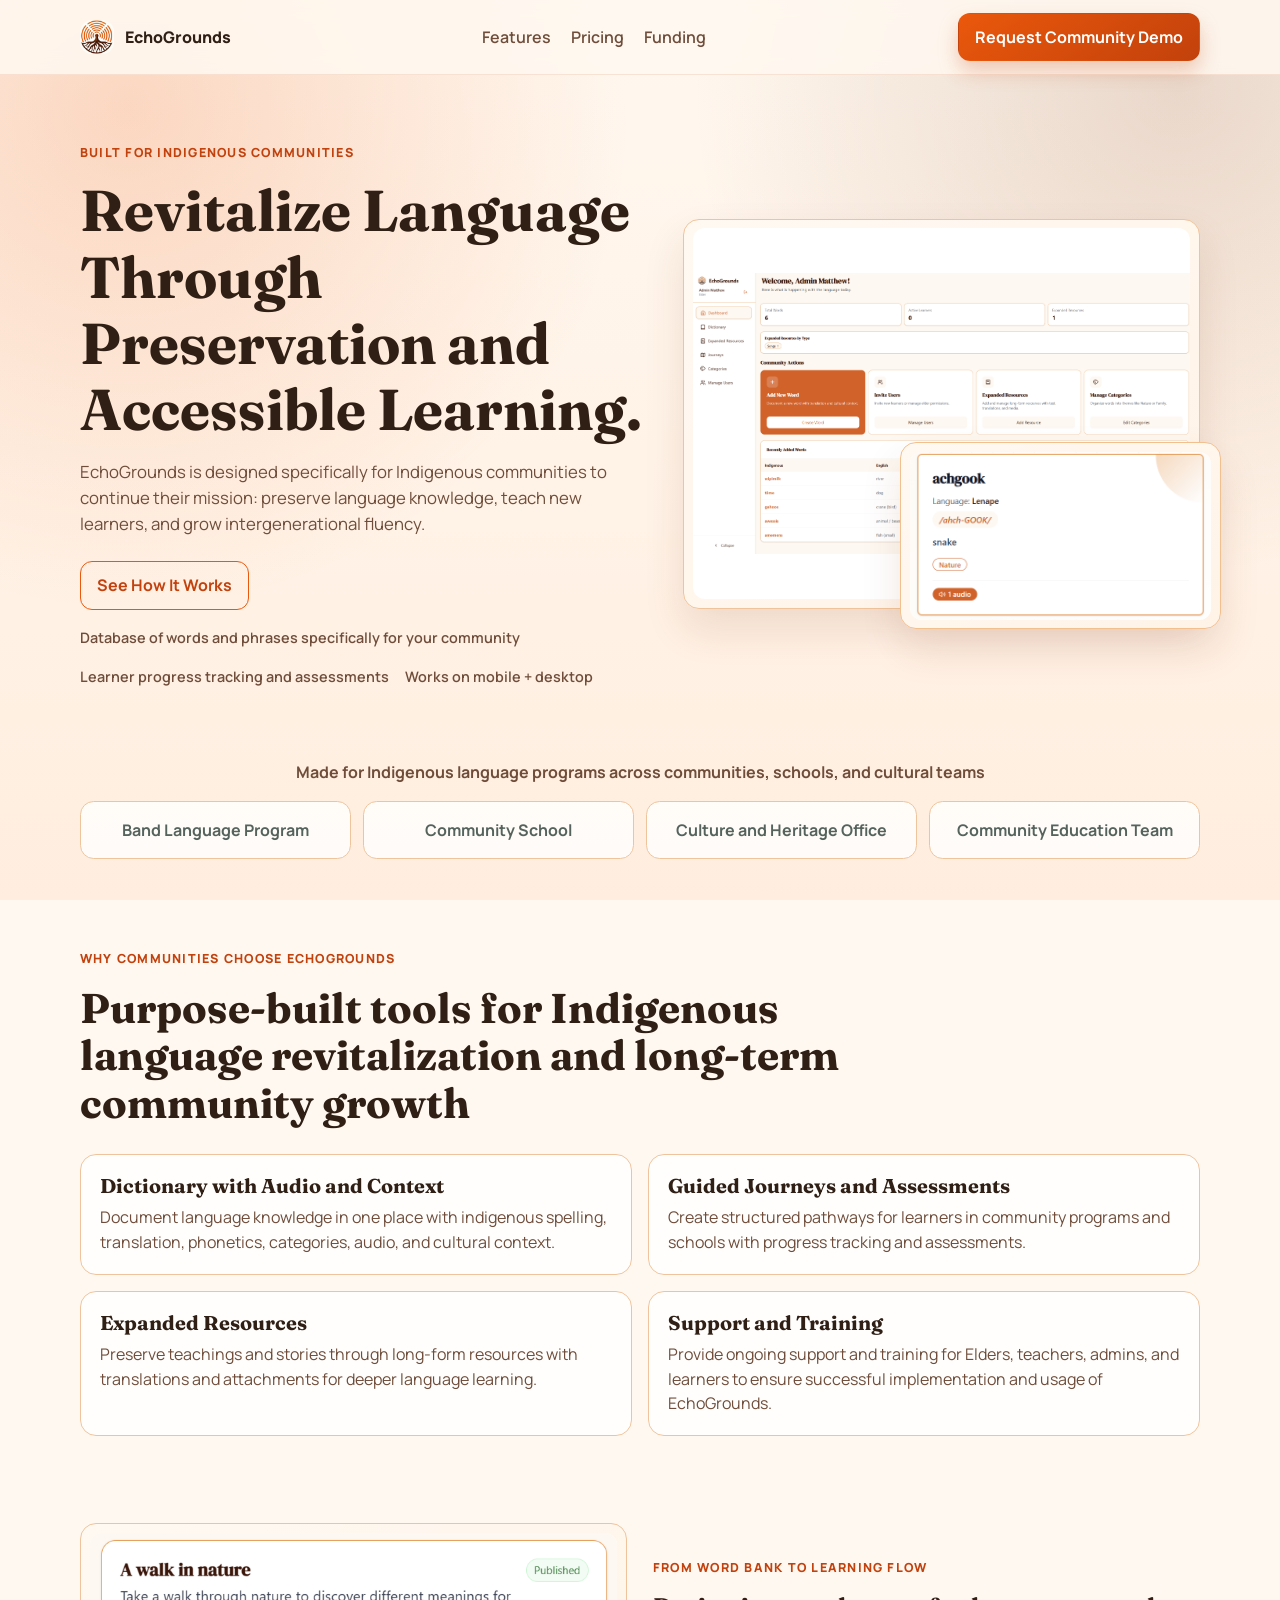
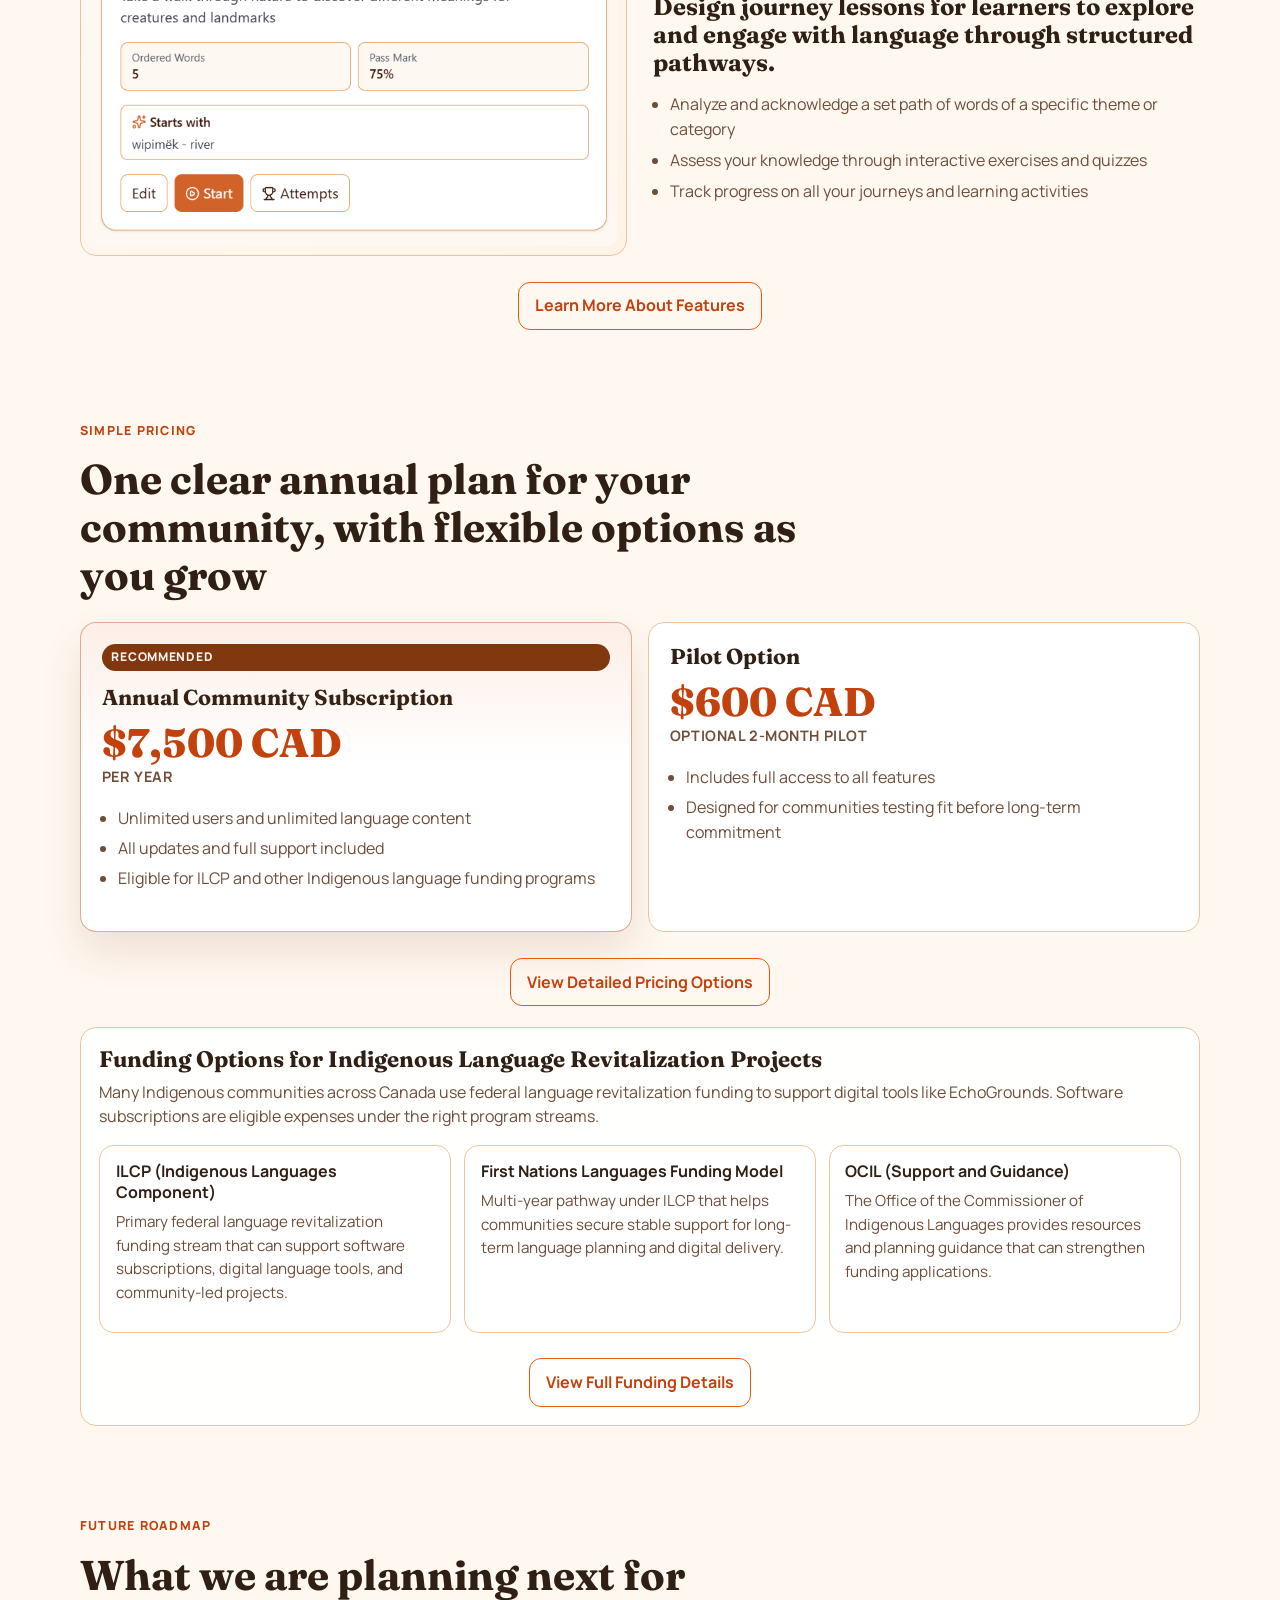
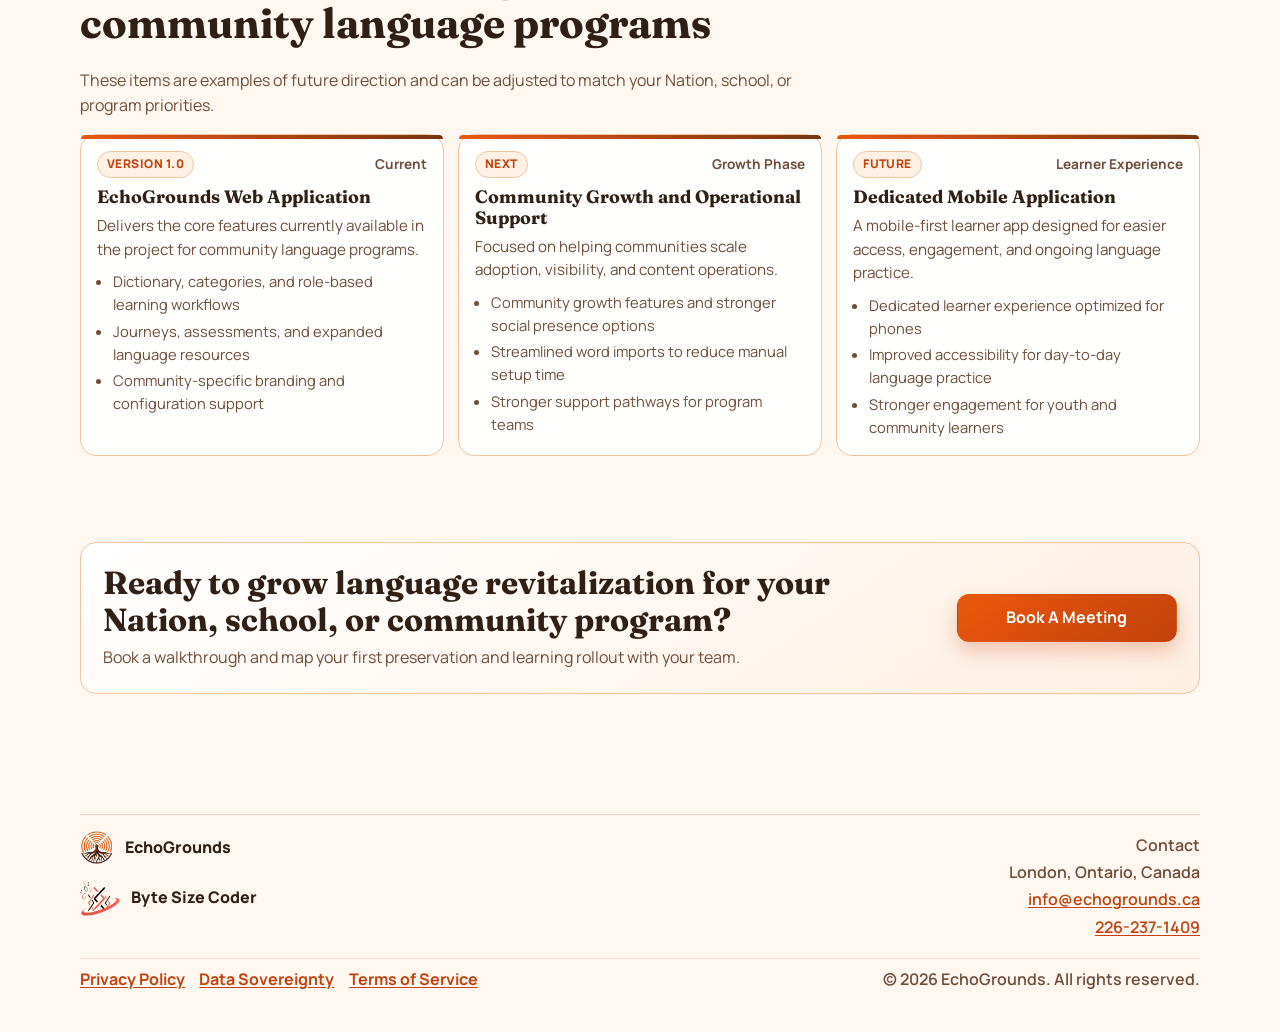
==== index.html @ f11b31b2 "Update nav link" ====
<!doctype html>
<html lang="en">
  <head>
    <meta charset="UTF-8" />
    <meta name="viewport" content="width=device-width, initial-scale=1.0" />
    <title>EchoGrounds | Language Revitalization for Indigenous Communities</title>
    <meta
      name="description"
      content="EchoGrounds supports Indigenous communities, band programs, schools, and community organizations in preserving, teaching, and growing language through practical digital learning tools."
    />
    <link rel="preconnect" href="https://fonts.googleapis.com" />
    <link rel="preconnect" href="https://fonts.gstatic.com" crossorigin />
    <link
      href="https://fonts.googleapis.com/css2?family=Manrope:wght@400;500;600;700;800&family=Fraunces:opsz,wght@9..144,600;9..144,700&display=swap"
      rel="stylesheet"
    />
    <link rel="icon" type="image/png" href="images/EGICON.png" />
    <link rel="stylesheet" href="styles.css" />
  </head>
  <body>
    <div class="site-bg" aria-hidden="true"></div>

    <header class="nav-wrap">
      <nav class="container nav">
        <a href="#" class="brand" aria-label="EchoGrounds home">
          <img src="images/EGICON.png" alt="EchoGrounds logo" class="brand-mark" />
          <span>EchoGrounds</span>
        </a>

        <button class="menu-toggle" type="button" aria-expanded="false" aria-controls="mobile-menu">
          Menu
        </button>

        <ul class="nav-links" id="desktop-menu">
          <li><a href="features.html">Features</a></li>
          <li><a href="pricing.html">Pricing</a></li>
          <li><a href="funding.html">Funding</a></li>
        </ul>

        <div class="nav-cta">
          <a class="btn btn-solid" href="#" data-book-meeting>Request Community Demo</a>
        </div>
      </nav>

      <div class="mobile-menu" id="mobile-menu">
        <a href="features.html">Features</a>
        <a href="pricing.html">Pricing</a>
        <a href="funding.html">Funding</a>
        <a class="btn btn-solid" href="#" data-book-meeting>Request Community Demo</a>
      </div>
    </header>

    <main>
      <section class="hero container">
        <div class="hero-copy reveal">
          <p class="eyebrow">Built for Indigenous Communities</p>
          <h1>Revitalize Language Through Preservation and Accessible Learning.</h1>
          <p class="lead">
            EchoGrounds is designed specifically for Indigenous communities to continue their mission: preserve language knowledge, teach new learners, and grow intergenerational fluency.
          </p>
          <div class="hero-actions">
            <a class="btn btn-outline" href="#features">See How It Works</a>
          </div>
          <div class="hero-notes">
            <span>Database of words and phrases specifically for your community</span>
            <span>Learner progress tracking and assessments</span>
            <span>Works on mobile + desktop</span>
          </div>
        </div>

        <div class="hero-visual reveal">
          <div class="image-placeholder large has-image">
            <img src="images/eg-dashboard.png" alt="EchoGrounds dashboard" />
          </div>
          <div class="image-placeholder small float-card has-image">
             <img src="images/eg-word.png" alt="EchoGrounds word view" />
          </div>
        </div>
      </section>

      <section class="trust container reveal">
        <p>Made for Indigenous language programs across communities, schools, and cultural teams</p>
        <div class="logo-grid">
          <div class="logo-item">Band Language Program</div>
          <div class="logo-item">Community School</div>
          <div class="logo-item">Culture and Heritage Office</div>
          <div class="logo-item">Community Education Team</div>
        </div>
      </section>

      <section id="features" class="features container">
        <div class="section-head reveal">
          <p class="eyebrow">Why Communities Choose EchoGrounds</p>
          <h2>Purpose-built tools for Indigenous language revitalization and long-term community growth</h2>
        </div>

        <div class="feature-grid">
          <article class="feature-card reveal">
            <h3>Dictionary with Audio and Context</h3>
            <p>Document language knowledge in one place with indigenous spelling, translation, phonetics, categories, audio, and cultural context.</p>
          </article>
          <article class="feature-card reveal">
            <h3>Guided Journeys and Assessments</h3>
            <p>Create structured pathways for learners in community programs and schools with progress tracking and assessments.</p>
          </article>
          <article class="feature-card reveal">
            <h3>Expanded Resources</h3>
            <p>Preserve teachings and stories through long-form resources with translations and attachments for deeper language learning.</p>
          </article>
          <article class="feature-card reveal">
            <h3>Support and Training</h3>
            <p>Provide ongoing support and training for Elders, teachers, admins, and learners to ensure successful implementation and usage of EchoGrounds.</p>
          </article>
        </div>
      </section>

      <section id="journeys" class="split container">
        <div class="split-media reveal">
          <div class="image-placeholder medium has-image">
             <img src="images/eg-journey.png" alt="EchoGrounds journey builder" />
          </div>
        </div>
        <div class="split-copy reveal">
          <p class="eyebrow">From Word Bank to Learning Flow</p>
          <h2>Design journey lessons for learners to explore and engage with language through structured pathways.</h2>
          <ul>
            <li>Analyze and acknowledge a set path of words of a specific theme or category</li>
            <li>Assess your knowledge through interactive exercises and quizzes</li>
            <li>Track progress on all your journeys and learning activities</li>
          </ul>
        </div>
      </section>

           <div class="features-cta reveal">
          <a class="btn btn-outline" href="features.html">Learn More About Features</a>
        </div>

      <section id="pricing" class="pricing container">
        <div class="section-head reveal">
          <p class="eyebrow">Simple Pricing</p>
          <h2>One clear annual plan for your community, with flexible options as you grow</h2>
        </div>

        <div class="pricing-grid">
          <article class="price-card featured reveal">
            <span class="chip">Recommended</span>
            <h3>Annual Community Subscription</h3>
            <p class="price">
              <span class="amount">$7,500 CAD</span>
              <span class="term">per year</span>
            </p>
            <ul>
              <li>Unlimited users and unlimited language content</li>
              <li>All updates and full support included</li>
              <li>Eligible for ILCP and other Indigenous language funding programs</li>
            </ul>
          </article>

          <article class="price-card reveal">
            <h3>Pilot Option</h3>
            <p class="price">
              <span class="amount">$600 CAD</span>
              <span class="term">optional 2-month pilot</span>
            </p>
            <ul>
              <li>Includes full access to all features</li>
              <li>Designed for communities testing fit before long-term commitment</li>
            </ul>
          </article>
        </div>

        <div class="features-cta reveal">
          <a class="btn btn-outline" href="pricing.html">View Detailed Pricing Options</a>
        </div>

        <div class="funding-panel reveal">
          <h3>Funding Options for Indigenous Language Revitalization Projects</h3>
          <p>
            Many Indigenous communities across Canada use federal language revitalization funding to support digital tools like EchoGrounds.
            Software subscriptions are eligible expenses under the right program streams.
          </p>

          <div class="funding-grid">
            <article class="funding-card">
              <h4>ILCP (Indigenous Languages Component)</h4>
              <p>Primary federal language revitalization funding stream that can support software subscriptions, digital language tools, and community-led projects.</p>
            </article>

            <article class="funding-card">
              <h4>First Nations Languages Funding Model</h4>
              <p>Multi-year pathway under ILCP that helps communities secure stable support for long-term language planning and digital delivery.</p>
            </article>

            <article class="funding-card">
              <h4>OCIL (Support and Guidance)</h4>
              <p>The Office of the Commissioner of Indigenous Languages provides resources and planning guidance that can strengthen funding applications.</p>
            </article>
          </div>

          <div class="features-cta">
            <a class="btn btn-outline" href="funding.html">View Full Funding Details</a>
          </div>
        </div>
      </section>

      <section id="roadmap" class="roadmap container reveal">
        <div class="section-head">
          <p class="eyebrow">Future Roadmap</p>
          <h2>What we are planning next for community language programs</h2>
        </div>
        <p class="roadmap-intro">
          These items are examples of future direction and can be adjusted to match your Nation, school, or program priorities.
        </p>
        <div id="roadmap-list" class="roadmap-grid"></div>
      </section>

      <section class="cta container reveal">
        <div>
          <h2>Ready to grow language revitalization for your Nation, school, or community program?</h2>
          <p>Book a walkthrough and map your first preservation and learning rollout with your team.</p>
        </div>
        <a class="btn btn-solid" href="#" data-book-meeting>Book A Meeting</a>
      </section>
    </main>

    <div
      class="booking-modal"
      id="booking-modal"
      role="dialog"
      aria-modal="true"
      aria-hidden="true"
      aria-labelledby="booking-modal-title"
    >
      <button class="booking-modal__backdrop" type="button" aria-label="Close booking modal" data-booking-close></button>

      <div class="booking-modal__panel" role="document">
        <div class="booking-modal__head">
          <h2 id="booking-modal-title">Book A Meeting</h2>
          <button class="booking-modal__close" type="button" aria-label="Close" data-booking-close>
            Close
          </button>
        </div>

        <p class="booking-modal__intro">
          Pick a time that works for you, then complete the booking form to confirm your appointment.
        </p>

        <div class="booking-embed-grid">
          <section class="booking-embed-card booking-embed-card--availability">
            <h3>Availability</h3>
            <div class="booking-embed-frame-wrap">
              <iframe
                src="https://calendar.zohocloud.ca/zc/ui/embed/#calendar=zz08011230bc2e064a640a241062b5502e98fea48b4d63475bae48bad9fea0e6e7571a38672d709fa920150eb56b5e31984eaf9a97&title=matthew&type=1&language=en&timezone=America%2FToronto&showTitle=0&showTimezone=1&startingDayOfWeek=0&timeFormat=0&view=work&showDetail=0&theme=1&showAttendee=0&showSwitchingViews=0&expandAllday=0&eventColorType=light&hourStart=9&hourEnd=18&showLogo=0"
                title="matthew"
                loading="lazy"
                frameborder="0"
                scrolling="no"
              ></iframe>
            </div>
          </section>

          <section class="booking-embed-card booking-embed-card--appointment">
            <h3>Appointment Request</h3>
            <div class="booking-embed-frame-wrap">
              <iframe
                src="https://calendar.zohocloud.ca/eventreqForm/zz08011230bc2e064a640a241062b5502e98fea48b4d63475bae48bad9fea0e6e7571a38672d709fa920150eb56b5e31984eaf9a97?theme=0&l=en&tz=America/Toronto"
                title="Schedule appointment for matthew"
                loading="lazy"
                frameborder="0"
                scrolling="no"
              ></iframe>
            </div>
          </section>
        </div>
      </div>
    </div>

    <footer class="footer container">
      <div class="footer-main">
        <div class="footer-brand">
            <a href="#" class="brand">
            <img src="images/EGICON.png" alt="EchoGrounds logo" class="brand-mark" />
            <span>EchoGrounds</span>
        
            </a>
            <a href="https://bytesizecoder.ca/" class="brand">
                <img src="images/bsc-logo-icon.png" alt="Byte Size Coder logo" width="40"/>
                <span>Byte Size Coder</span>
            </a>
        </div>
            

        <div class="footer-contact">
          <p class="footer-heading">Contact</p>
          <p>London, Ontario, Canada</p>
          <p><a href="mailto:info@echogrounds.ca">info@echogrounds.ca</a></p>
          <p><a href="tel:+12262371409">226-237-1409</a></p>
        </div>
      </div>

      <div class="footer-meta">
        <div class="footer-legal">
          <a href="https://workdrive.zohopublic.ca/writer/open/j1asa7d765d1eefdf4cc7bab86d0ece220686" target="_blank">Privacy Policy</a>
          <a href="https://workdrive.zohopublic.ca/writer/open/j1asa708bfcce7c444342aa283cc8c74a929b" target="_blank">Data Sovereignty</a>
          <a href="https://workdrive.zohopublic.ca/writer/open/j1asa41634dd5829e4482af4dd826d3c389b3" target="_blank">Terms of Service</a>
        </div>
        <p>© <span id="year"></span> EchoGrounds. All rights reserved.</p>
      </div>
    </footer>

    <script src="script.js"></script>
  </body>
</html>
---- styles.css ----
:root {
  --bg: #fff8f0;
  --bg-soft: #fff2e5;
  --text: #2f1f15;
  --muted: #6f4d3a;
  --brand: #ea580c;
  --brand-strong: #c2410c;
  --brand-soft: #ffd2b3;
  --accent: #78350f;
  --panel: #ffffff;
  --border: #efc39b;
  --shadow: 0 20px 40px rgba(120, 53, 15, 0.12);
}

* {
  box-sizing: border-box;
}

html,
body {
  margin: 0;
  padding: 0;
}

body {
  font-family: "Manrope", "Segoe UI", sans-serif;
  background: var(--bg);
  color: var(--text);
  line-height: 1.55;
}

.site-bg {
  position: fixed;
  inset: 0;
  z-index: -1;
  background:
    radial-gradient(circle at 10% 12%, rgba(234, 88, 12, 0.2), transparent 36%),
    radial-gradient(circle at 92% 10%, rgba(120, 53, 15, 0.16), transparent 34%),
    linear-gradient(180deg, #fff8f0 0%, #ffeedf 100%);
}

.container {
  width: min(1120px, 92vw);
  margin: 0 auto;
}

h1,
h2,
h3 {
  margin: 0;
  font-family: "Fraunces", Georgia, serif;
  line-height: 1.15;
}

p {
  margin: 0;
}

a {
  color: inherit;
  text-decoration: none;
}

.nav-wrap {
  position: sticky;
  top: 0;
  z-index: 30;
  backdrop-filter: blur(10px);
  background: rgba(255, 248, 240, 0.86);
  border-bottom: 1px solid rgba(194, 65, 12, 0.12);
}

.nav {
  display: flex;
  align-items: center;
  justify-content: space-between;
  gap: 1rem;
  min-height: 74px;
}

.brand {
  display: inline-flex;
  align-items: center;
  gap: 0.7rem;
  font-weight: 800;
}

.brand-mark {
  width: 2.1rem;
  height: 2.1rem;
  border-radius: 0.75rem;
  background: linear-gradient(145deg, var(--brand), var(--brand-strong));
  color: #fff;
  font-size: 0.8rem;
  display: grid;
  place-items: center;
}

.nav-links {
  list-style: none;
  margin: 0;
  padding: 0;
  display: flex;
  gap: 1.25rem;
  color: var(--muted);
  font-weight: 600;
}

.nav-links a:hover {
  color: var(--brand-strong);
}

.nav-cta {
  display: flex;
  gap: 0.7rem;
}

.menu-toggle {
  display: none;
  border: 1px solid var(--border);
  background: #fff;
  color: var(--text);
  border-radius: 0.7rem;
  padding: 0.55rem 0.85rem;
  font-weight: 700;
}

.mobile-menu {
  display: none;
  flex-direction: column;
  gap: 0.7rem;
  border-top: 1px solid var(--border);
  padding: 0.9rem 4vw 1rem;
  background: rgba(255, 255, 255, 0.94);
}

.btn {
  display: inline-flex;
  align-items: center;
  justify-content: center;
  gap: 0.4rem;
  border-radius: 0.75rem;
  padding: 0.68rem 1rem;
  font-weight: 700;
  border: 1px solid transparent;
  transition: transform 0.18s ease, box-shadow 0.18s ease, background 0.2s ease;
}

.btn:hover {
  transform: translateY(-1px);
}

.btn-solid {
  background: linear-gradient(145deg, var(--brand), var(--brand-strong));
  color: #fff;
  box-shadow: 0 10px 20px rgba(194, 65, 12, 0.26);
}

.btn-ghost {
  background: #fff;
  border-color: var(--border);
  color: var(--text);
}

.btn-outline {
  border-color: var(--brand);
  color: var(--brand-strong);
  background: transparent;
}

main {
  padding-bottom: 3.5rem;
}

.hero {
  padding-top: 4rem;
  display: grid;
  grid-template-columns: 1.05fr 0.95fr;
  gap: 2rem;
  align-items: center;
}

.eyebrow {
  display: inline-block;
  margin-bottom: 1rem;
  font-size: 0.78rem;
  font-weight: 800;
  letter-spacing: 0.1em;
  text-transform: uppercase;
  color: var(--brand-strong);
}

.hero h1 {
  font-size: clamp(2.1rem, 5vw, 3.6rem);
  margin-bottom: 1rem;
}

.lead {
  color: var(--muted);
  font-size: 1.05rem;
  max-width: 62ch;
}

.hero-actions {
  margin-top: 1.5rem;
  display: flex;
  gap: 0.8rem;
  flex-wrap: wrap;
}

.hero-notes {
  margin-top: 1.1rem;
  display: flex;
  gap: 1rem;
  flex-wrap: wrap;
  color: var(--muted);
  font-weight: 600;
  font-size: 0.9rem;
}

.hero-visual {
  position: relative;
}

.image-placeholder {
  background:
    linear-gradient(145deg, #fffaf4, #fff1e3),
    repeating-linear-gradient(45deg, rgba(194, 65, 12, 0.08), rgba(194, 65, 12, 0.08) 8px, rgba(255, 255, 255, 0.88) 8px, rgba(255, 255, 255, 0.88) 16px);
  border: 1px solid var(--border);
  border-radius: 1rem;
  display: grid;
  place-items: center;
  text-align: center;
  color: #6a432c;
  font-weight: 700;
  padding: 1rem;
}

.image-placeholder.has-image {
  padding: 0.55rem;
  overflow: hidden;
  align-items: stretch;
  justify-items: stretch;
  background: linear-gradient(145deg, #fff9f2, #fff3e7);
}

.image-placeholder.has-image img {
  width: 100%;
  height: 100%;
  max-width: 100%;
  object-fit: contain;
  object-position: center;
  display: block;
  border-radius: 0.75rem;
  background: #fff;
}

.image-placeholder.large {
  min-height: 390px;
  box-shadow: var(--shadow);
}

.image-placeholder.small {
  min-height: 145px;
}

.float-card {
  width: 62%;
  position: absolute;
  right: -1.3rem;
  bottom: -1.3rem;
  background: linear-gradient(145deg, #fff0df, #ffe2c3);
  border-color: #f2bf8f;
  box-shadow: var(--shadow);
}

.trust {
  margin-top: 4.5rem;
}

.trust p {
  color: var(--muted);
  text-align: center;
  margin-bottom: 1rem;
  font-weight: 700;
}

.logo-grid {
  display: grid;
  gap: 0.75rem;
  grid-template-columns: repeat(4, minmax(0, 1fr));
}

.logo-item {
  background: rgba(255, 255, 255, 0.78);
  border: 1px solid var(--border);
  border-radius: 0.85rem;
  min-height: 58px;
  display: grid;
  place-items: center;
  color: #56635d;
  font-weight: 700;
}

.features,
.split,
.community,
.pricing,
.cta {
  margin-top: 5.4rem;
}

.section-head {
  max-width: 760px;
  margin-bottom: 1.3rem;
}

.section-head h2 {
  font-size: clamp(1.7rem, 3.3vw, 2.6rem);
}

.feature-grid {
  margin-top: 1.6rem;
  display: grid;
  grid-template-columns: repeat(2, minmax(0, 1fr));
  gap: 1rem;
}

.feature-card {
  background: rgba(255, 255, 255, 0.85);
  border: 1px solid var(--border);
  border-radius: 1rem;
  padding: 1.2rem;
}

.feature-card h3 {
  font-size: 1.25rem;
  margin-bottom: 0.5rem;
}

.feature-card p {
  color: var(--muted);
}

.split {
  display: grid;
  grid-template-columns: 1fr 1fr;
  gap: 1.6rem;
  align-items: center;
}

.image-placeholder.medium {
  min-height: 330px;
}

.split-copy ul {
  margin: 1rem 0 1.3rem;
  padding-left: 1.1rem;
  color: var(--muted);
}

.split-copy li + li {
  margin-top: 0.4rem;
}

.community-grid {
  display: grid;
  grid-template-columns: 1fr 1fr;
  gap: 1rem;
  align-items: stretch;
}

.quote-card {
  background: #ffffff;
  border: 1px solid var(--border);
  border-radius: 1rem;
  padding: 1.4rem;
  display: flex;
  flex-direction: column;
  justify-content: center;
  gap: 0.9rem;
}

.quote-card p {
  color: #31403a;
  font-size: 1.08rem;
}

.quote-card h4 {
  margin: 0;
  font-size: 1rem;
}

.quote-card span {
  color: var(--muted);
  font-size: 0.9rem;
}

.image-placeholder.tall {
  min-height: 280px;
}

@media (max-width: 640px) {
  .image-placeholder.large {
    min-height: 260px;
  }

  .image-placeholder.medium {
    min-height: 230px;
  }

  .image-placeholder.small {
    min-height: 170px;
  }
}

.pricing-grid {
  margin-top: 1.4rem;
  display: grid;
  grid-template-columns: repeat(2, minmax(0, 1fr));
  gap: 1rem;
}

.funding-panel {
  margin-top: 1.3rem;
  background: rgba(255, 255, 255, 0.88);
  border: 1px solid var(--border);
  border-radius: 1rem;
  padding: 1.15rem;
}

.funding-panel h3 {
  font-size: 1.4rem;
  margin-bottom: 0.45rem;
}

.funding-panel > p {
  color: var(--muted);
  margin-bottom: 1rem;
}

.funding-grid {
  display: grid;
  grid-template-columns: repeat(3, minmax(0, 1fr));
  gap: 0.85rem;
}

.funding-card {
  background: #fff;
  border: 1px solid var(--border);
  border-radius: 0.9rem;
  padding: 0.95rem;
}

.funding-card h4 {
  margin: 0 0 0.45rem;
  font-size: 1rem;
  line-height: 1.3;
}

.funding-card p {
  color: var(--muted);
  font-size: 0.95rem;
  margin-bottom: 0.75rem;
}

.funding-link {
  color: var(--brand-strong);
  font-weight: 700;
  text-decoration: underline;
  text-underline-offset: 2px;
}

.funding-link:hover {
  color: var(--brand);
}

.roadmap {
  margin-top: 5.4rem;
}

.roadmap-intro {
  color: var(--muted);
  max-width: 72ch;
  margin-bottom: 1rem;
}

.roadmap-grid {
  display: grid;
  grid-template-columns: repeat(3, minmax(0, 1fr));
  gap: 0.9rem;
}

.roadmap-item {
  position: relative;
  background: rgba(255, 255, 255, 0.9);
  border: 1px solid var(--border);
  border-radius: 1rem;
  padding: 1rem;
}

.roadmap-item::before {
  content: "";
  position: absolute;
  top: 0;
  left: 0;
  right: 0;
  height: 4px;
  border-radius: 1rem 1rem 0 0;
  background: linear-gradient(90deg, var(--brand), var(--accent));
}

.roadmap-meta {
  display: flex;
  justify-content: space-between;
  align-items: center;
  margin-bottom: 0.55rem;
  gap: 0.5rem;
}

.roadmap-phase {
  display: inline-flex;
  align-items: center;
  border: 1px solid var(--border);
  background: var(--bg-soft);
  color: var(--brand-strong);
  padding: 0.22rem 0.55rem;
  border-radius: 999px;
  font-size: 0.75rem;
  font-weight: 800;
  letter-spacing: 0.04em;
  text-transform: uppercase;
}

.roadmap-quarter {
  font-size: 0.85rem;
  color: var(--muted);
  font-weight: 700;
}

.roadmap-item h3 {
  font-size: 1.12rem;
  margin-bottom: 0.4rem;
}

.roadmap-item p {
  color: var(--muted);
  margin-bottom: 0.55rem;
  font-size: 0.95rem;
}

.roadmap-item ul {
  margin: 0;
  padding-left: 1rem;
  color: var(--muted);
  font-size: 0.92rem;
}

.roadmap-item li + li {
  margin-top: 0.25rem;
}

.price-card {
  background: #fff;
  border: 1px solid var(--border);
  border-radius: 1rem;
  padding: 1.3rem;
  display: flex;
  flex-direction: column;
  gap: 0.35rem;
  transition: transform 0.18s ease, box-shadow 0.2s ease, border-color 0.2s ease;
}

.price-card:hover {
  transform: translateY(-2px);
  border-color: rgba(194, 65, 12, 0.35);
  box-shadow: 0 12px 30px rgba(120, 53, 15, 0.1);
}

.price-card h3 {
  font-size: 1.35rem;
  line-height: 1.2;
}

.price-card .price {
  margin: 0.45rem 0 0.75rem;
  font-family: "Fraunces", Georgia, serif;
  display: flex;
  flex-direction: column;
  gap: 0.15rem;
}

.price-card .amount {
  font-size: clamp(2rem, 3.2vw, 2.5rem);
  line-height: 1;
  font-weight: 800;
  color: var(--brand-strong);
}

.price-card .term {
  font-size: 0.9rem;
  font-weight: 700;
  color: var(--muted);
  font-family: "Manrope", "Segoe UI", sans-serif;
  text-transform: uppercase;
  letter-spacing: 0.04em;
}

.price-breakdown {
  margin: 0.45rem 0 0.75rem;
  padding: 0.7rem 0.85rem;
  border: 1px solid rgba(194, 65, 12, 0.22);
  border-radius: 0.8rem;
  background: linear-gradient(145deg, #fff8f2, #fff2e8);
}

.price-line {
  margin: 0;
  display: flex;
  align-items: baseline;
  justify-content: space-between;
  gap: 0.6rem;
}

.price-divider {
  margin: 0.3rem 0;
  text-align: center;
  color: var(--muted);
  font-weight: 700;
  font-size: 0.85rem;
}

.price-card ul {
  margin: 0 0 1.2rem;
  padding-left: 1rem;
  color: var(--muted);
}

.price-card li + li {
  margin-top: 0.35rem;
}

.price-card .btn {
  margin-top: auto;
}

.price-card.featured {
  border-color: rgba(194, 65, 12, 0.45);
  box-shadow: var(--shadow);
  position: relative;
  overflow: hidden;
}

.price-card.featured::before {
  content: "";
  position: absolute;
  inset: 0;
  background: linear-gradient(180deg, rgba(234, 88, 12, 0.1), transparent 45%);
  pointer-events: none;
}

.chip {
  display: inline-block;
  margin-bottom: 0.5rem;
  font-size: 0.75rem;
  letter-spacing: 0.06em;
  text-transform: uppercase;
  font-weight: 800;
  color: #fff;
  background: var(--accent);
  border-radius: 999px;
  padding: 0.28rem 0.6rem;
}

.cta {
  background: linear-gradient(145deg, #ffffff, #fff0e3);
  border: 1px solid var(--border);
  border-radius: 1rem;
  padding: 1.4rem;
  display: flex;
  align-items: center;
  justify-content: space-between;
  gap: 1rem;
}

.cta h2 {
  font-size: clamp(1.35rem, 3vw, 2rem);
  margin-bottom: 0.4rem;
}

.cta p {
  color: var(--muted);
}

.cta .btn {
  min-width: 220px;
  text-align: center;
}

body.modal-open {
  overflow: hidden;
}

.booking-modal {
  position: fixed;
  inset: 0;
  z-index: 80;
  display: none;
}

.booking-modal.open {
  display: block;
}

.booking-modal__backdrop {
  position: absolute;
  inset: 0;
  border: 0;
  background: rgba(47, 31, 21, 0.62);
  cursor: pointer;
}

.booking-modal__panel {
  position: relative;
  z-index: 1;
  width: min(1120px, 94vw);
  max-height: 90vh;
  overflow: auto;
  margin: 5vh auto;
  background: linear-gradient(165deg, #fff9f3 0%, #fff2e5 100%);
  border: 1px solid var(--border);
  border-radius: 1rem;
  box-shadow: 0 24px 45px rgba(47, 31, 21, 0.28);
  padding: 1.2rem;
}

.booking-modal__head {
  display: flex;
  align-items: center;
  justify-content: space-between;
  gap: 0.8rem;
}

.booking-modal__head h2 {
  font-size: clamp(1.35rem, 2.3vw, 2rem);
}

.booking-modal__close {
  border: 1px solid var(--border);
  background: #fff;
  color: var(--text);
  border-radius: 0.7rem;
  padding: 0.55rem 0.8rem;
  font-weight: 700;
  cursor: pointer;
}

.booking-modal__close:hover {
  background: var(--bg-soft);
}

.booking-modal__intro {
  margin-top: 0.7rem;
  color: var(--muted);
}

.booking-embed-grid {
  display: grid;
  grid-template-columns: 1fr;
  gap: 0.95rem;
  margin-top: 1rem;
}

.booking-embed-card {
  background: #fff;
  border: 1px solid var(--border);
  border-radius: 0.9rem;
  padding: 0.9rem;
}

.booking-embed-card h3 {
  font-size: 1.05rem;
  margin-bottom: 0.6rem;
}

.booking-embed-frame-wrap {
  border: 1px dashed rgba(194, 65, 12, 0.45);
  border-radius: 0.8rem;
  background: #fffaf5;
  padding: 0.45rem;
}

.booking-embed-card iframe {
  width: 100%;
  min-height: 380px;
  border: 0;
  border-radius: 0.65rem;
  background: #fff;
}

.booking-embed-card--availability iframe {
  min-height: 560px;
}

.booking-embed-card--appointment iframe {
  min-height: 360px;
}

.booking-embed-placeholder {
  margin: 0;
  min-height: 150px;
  padding: 0.9rem;
  color: var(--muted);
  font-weight: 600;
  display: grid;
  place-items: center;
  text-align: center;
}

.footer {
  margin: 4rem auto 2.5rem;
  padding-top: 1rem;
  border-top: 1px solid rgba(194, 65, 12, 0.2);
  display: flex;
  flex-direction: column;
  align-items: stretch;
  gap: 1rem;
}

.footer-main {
  display: flex;
  align-items: flex-start;
  justify-content: space-between;
  gap: 1rem;
}

.footer-contact {
  text-align: right;
}

.footer-heading {
  margin-bottom: 0.25rem;
  font-weight: 800;
  color: var(--text);
}

.footer-brand {
    display: flex;
    flex-direction: column;
    gap: 1rem;
}

.footer-contact p {
  margin: 0.15rem 0;
  color: var(--muted);
  font-weight: 600;
}

.footer-contact a {
  color: var(--brand-strong);
  text-decoration: underline;
  text-underline-offset: 2px;
}

.footer-meta {
  display: flex;
  align-items: center;
  justify-content: space-between;
  gap: 1rem;
  padding-top: 0.5rem;
  border-top: 1px solid rgba(194, 65, 12, 0.14);
}

.footer-legal {
  display: flex;
  flex-wrap: wrap;
  gap: 0.9rem;
}

.footer-legal a {
  color: var(--brand-strong);
  font-weight: 700;
  text-decoration: underline;
  text-underline-offset: 2px;
}

.footer-meta p {
  color: var(--muted);
  font-weight: 600;
  margin: 0;
}

/* ── Features CTA (index.html) ─────────────────────────────── */
.features-cta {
  margin-top: 1.6rem;
  text-align: center;
}

/* ── Features Page ──────────────────────────────────────────── */
.feature-page-hero {
  padding-top: 3.5rem;
  padding-bottom: 0.5rem;
  max-width: 860px;
}

.pricing-page-hero {
  padding-top: 3.5rem;
  padding-bottom: 0.5rem;
  max-width: 860px;
}

.funding-page-hero {
  padding-top: 3.5rem;
  padding-bottom: 0.5rem;
  max-width: 860px;
}

.funding-page-hero h1 {
  font-size: clamp(2rem, 4.5vw, 3rem);
  margin-bottom: 0.9rem;
}

.funding-page-hero .lead {
  max-width: 72ch;
}

.pricing-page-hero h1 {
  font-size: clamp(2rem, 4.5vw, 3rem);
  margin-bottom: 0.9rem;
}

.pricing-page-hero .lead {
  max-width: 68ch;
}

.pricing-detail-grid {
  margin-top: 2rem;
  display: grid;
  grid-template-columns: repeat(2, minmax(0, 1fr));
  gap: 1rem;
}

.funding-detail-grid {
  margin-top: 2rem;
  display: grid;
  grid-template-columns: repeat(2, minmax(0, 1fr));
  gap: 1rem;
}

.pricing-detail-grid--stacked {
  margin-top: 1rem;
}

.funding-detail-grid--stacked {
  margin-top: 1rem;
}

.funding-subheading {
  margin-top: 0.35rem;
  margin-bottom: 0.85rem;
  color: var(--brand-strong);
  font-weight: 800;
}

.funding-copy-block {
  margin-top: 1.2rem;
  background: rgba(255, 255, 255, 0.9);
  border: 1px solid var(--border);
  border-radius: 1rem;
  padding: 1.2rem;
}

.funding-copy-block h2 {
  font-size: clamp(1.35rem, 2.8vw, 2rem);
  margin-bottom: 0.7rem;
}

.funding-copy-block p {
  color: var(--muted);
}

.feature-page-hero h1 {
  font-size: clamp(2rem, 4.5vw, 3rem);
  margin-bottom: 0.9rem;
}

.feature-page-hero .lead {
  margin-bottom: 1.5rem;
  max-width: 68ch;
}

.feature-nav {
  display: flex;
  gap: 0.6rem;
  flex-wrap: wrap;
  margin-top: 2rem;
  list-style: none;
  padding: 0;
}

.feature-pill {
  display: inline-flex;
  align-items: center;
  padding: 0.45rem 1rem;
  border-radius: 999px;
  border: 1px solid var(--border);
  background: rgba(255, 255, 255, 0.8);
  color: var(--brand-strong);
  font-weight: 700;
  font-size: 0.9rem;
  transition: background 0.18s ease, border-color 0.18s ease;
}

.feature-pill:hover {
  background: var(--brand-soft);
  border-color: var(--brand);
}

.feature-section {
  margin-top: 5rem;
  padding: 3rem 0;
  border-top: 1px solid var(--border);
}

.feature-section--flip .feature-image-wrap {
  order: unset;
}

.feature-section--flip .feature-copy {
  order: unset;
}

.feature-section--tinted {
  background: rgba(255, 255, 255, 0.55);
  border-radius: 1.25rem;
  padding: 2.5rem;
}

.feature-image-wrap {
  margin-bottom: 2rem;
}

.image-placeholder.feature-img {
  min-height: 480px;
  max-height: 620px;
  box-shadow: var(--shadow);
}

.feature-tag {
  display: inline-block;
  margin-bottom: 0.85rem;
  font-size: 0.75rem;
  font-weight: 800;
  letter-spacing: 0.1em;
  text-transform: uppercase;
  color: #fff;
  background: var(--brand);
  border-radius: 999px;
  padding: 0.28rem 0.75rem;
}

.feature-copy h2 {
  font-size: clamp(1.65rem, 2.8vw, 2.3rem);
  margin-bottom: 0.85rem;
}

.feature-copy > p {
  color: var(--muted);
  margin-bottom: 1.1rem;
  font-size: 1.02rem;
  max-width: 58ch;
}

.feature-copy ul {
  margin: 0;
  padding-left: 1.1rem;
  color: var(--muted);
}

.feature-copy li + li {
  margin-top: 0.45rem;
}

.nav-active {
  color: var(--brand-strong) !important;
}

/* ── Dual screenshot layout (Journeys) ──────────────────────── */
.feature-img-dual {
  display: grid;
  grid-template-columns: 1.15fr 0.85fr;
  gap: 1rem;
  align-items: start;
}

.feature-img-dual .fid-main {
  box-shadow: var(--shadow);
}

.fid-float {
  min-height: 280px;
  background: linear-gradient(145deg, #fff0df, #ffe2c3);
  border-color: #f2bf8f;
  box-shadow: var(--shadow);
}

@media (max-width: 980px) {
  .feature-img-dual {
    grid-template-columns: 1fr;
  }

  .fid-float {
    width: 100%;
    min-height: 220px;
  }
}

@media (max-width: 980px) {
  .feature-section {
    padding: 2rem 0;
  }

  .feature-section--flip .feature-image-wrap,
  .feature-section--flip .feature-copy {
    order: unset;
  }
}

/* ── Reveal animation ───────────────────────────────────────── */
.reveal {
  opacity: 0;
  transform: translateY(14px);
  transition: opacity 0.5s ease, transform 0.5s ease;
}

.reveal.visible {
  opacity: 1;
  transform: translateY(0);
}

@media (max-width: 980px) {
  .nav-links,
  .nav-cta {
    display: none;
  }

  .menu-toggle {
    display: inline-flex;
  }

  .mobile-menu.open {
    display: flex;
  }

  .hero,
  .split,
  .community-grid,
  .pricing-grid,
  .pricing-detail-grid,
  .funding-detail-grid,
  .funding-grid,
  .roadmap-grid {
    grid-template-columns: 1fr;
  }

  .float-card {
    position: relative;
    right: auto;
    bottom: auto;
    width: 100%;
    margin-top: 0.9rem;
  }

  .logo-grid,
  .feature-grid {
    grid-template-columns: 1fr 1fr;
  }

  .cta {
    flex-direction: column;
    align-items: flex-start;
  }

  .footer {
    flex-direction: column;
    align-items: flex-start;
  }

  .footer-main,
  .footer-meta {
    width: 100%;
    flex-direction: column;
    align-items: flex-start;
  }

  .footer-contact {
    text-align: left;
  }

  .booking-embed-card--availability iframe {
    min-height: 500px;
  }
}

@media (max-width: 640px) {
  .hero {
    padding-top: 2.6rem;
  }

  .logo-grid,
  .feature-grid {
    grid-template-columns: 1fr;
  }

  .hero-actions {
    width: 100%;
  }

  .hero-actions .btn {
    flex: 1 1 auto;
  }

  .booking-modal__panel {
    margin: 2vh auto;
    max-height: 96vh;
    padding: 1rem;
  }

  .booking-embed-card--availability iframe {
    min-height: 420px;
  }

  .booking-embed-card--appointment iframe {
    min-height: 340px;
  }
}
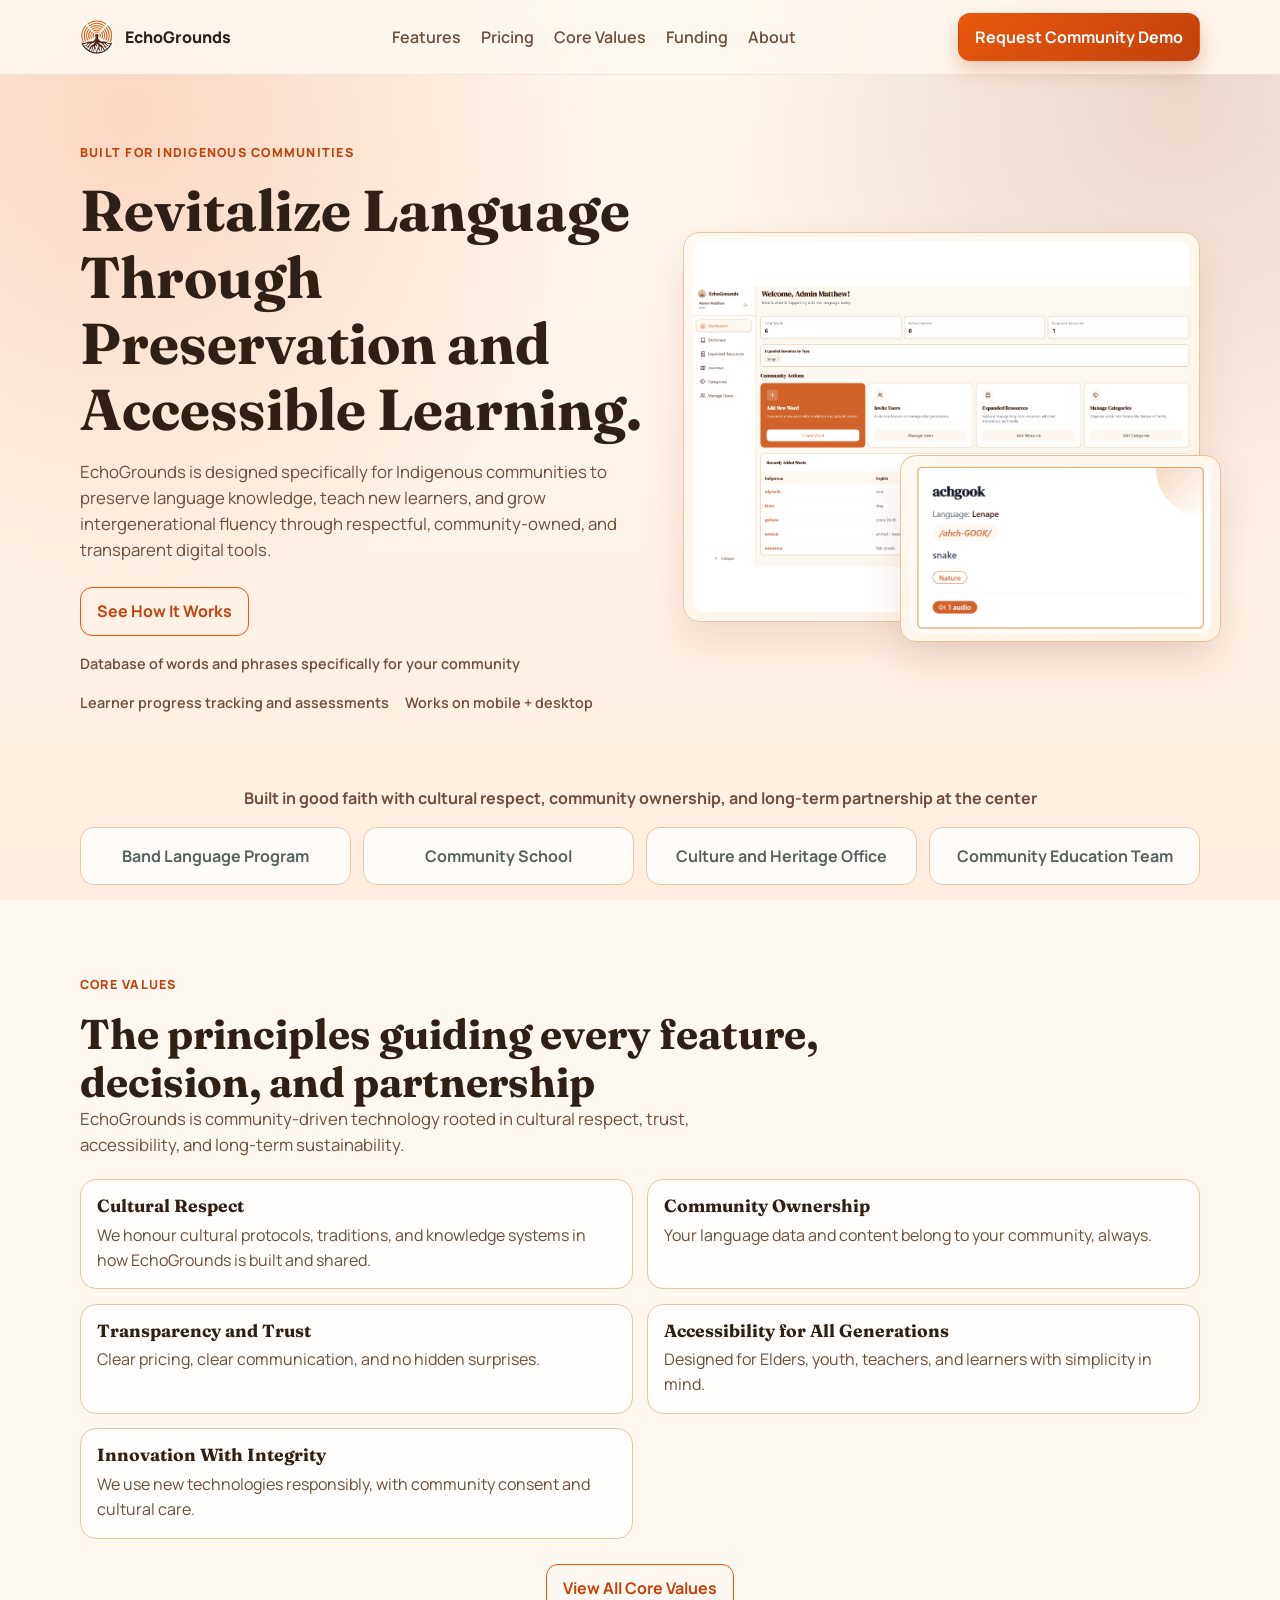
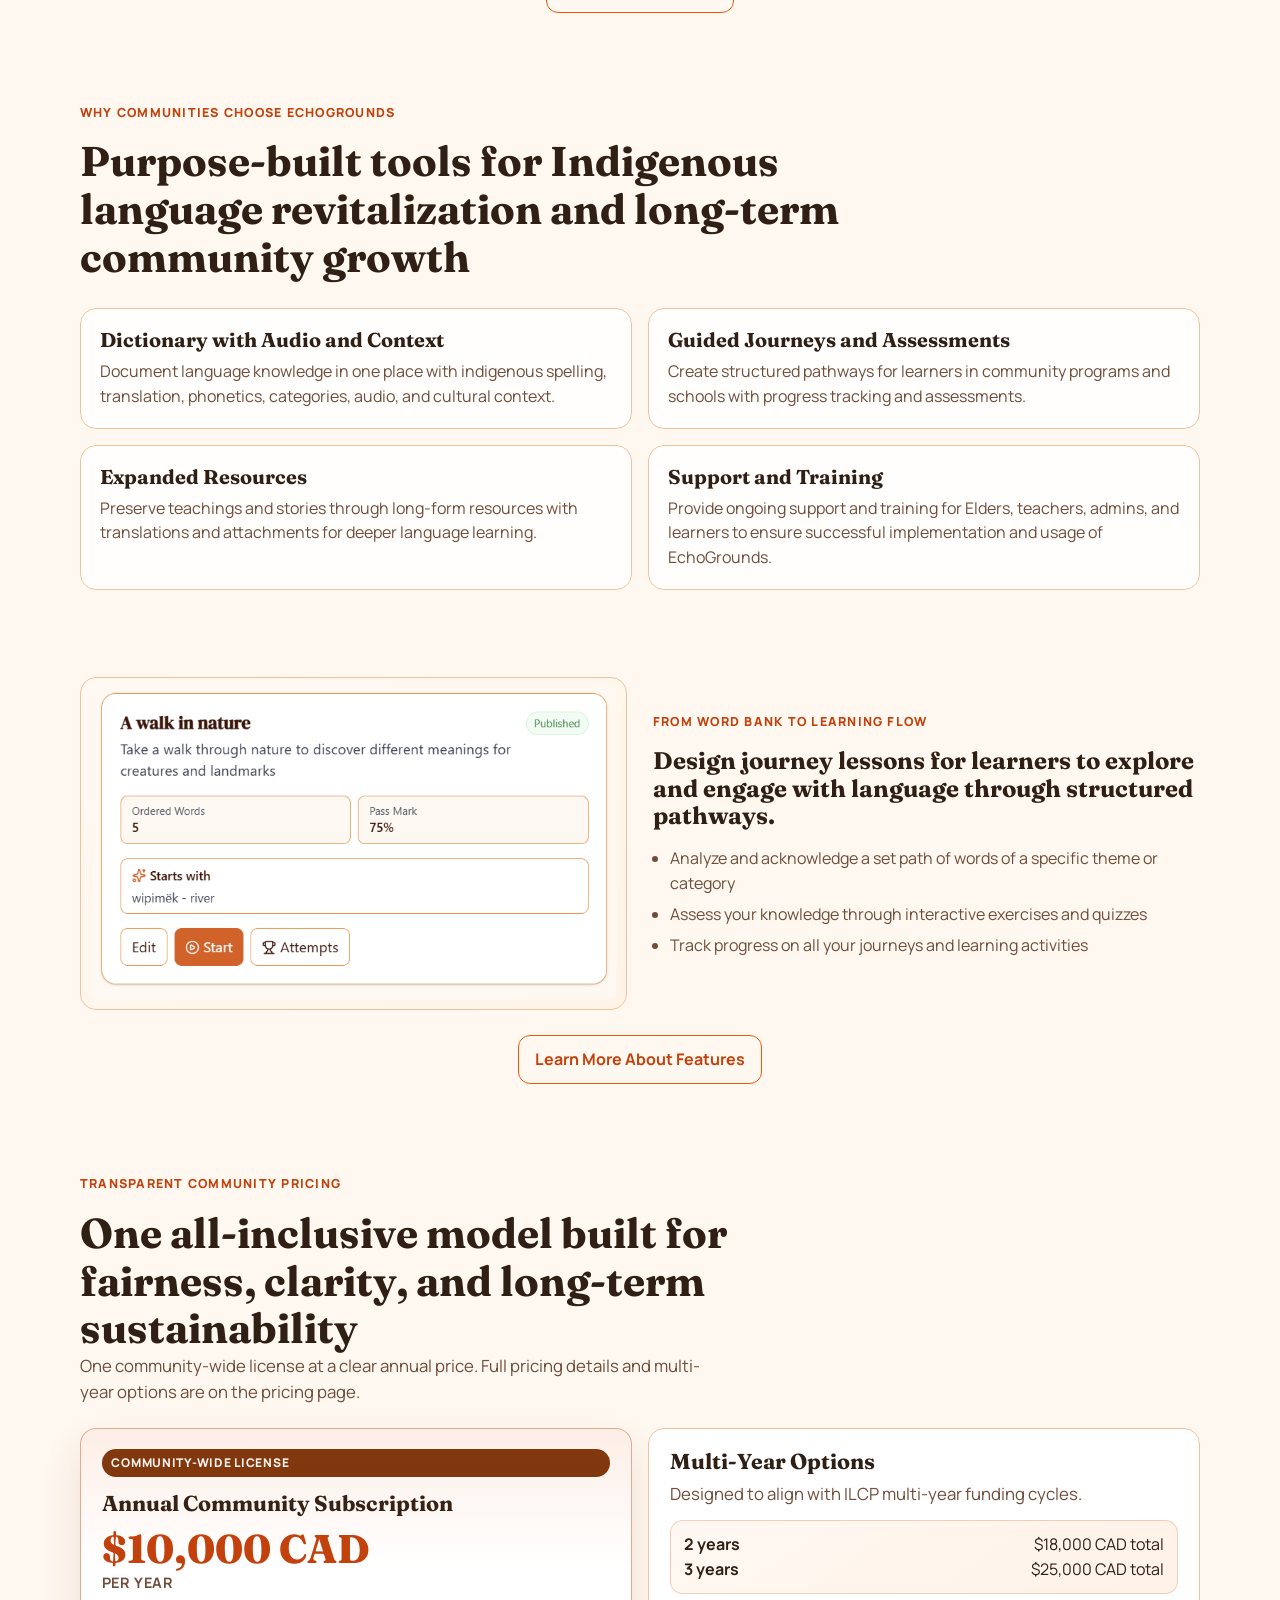
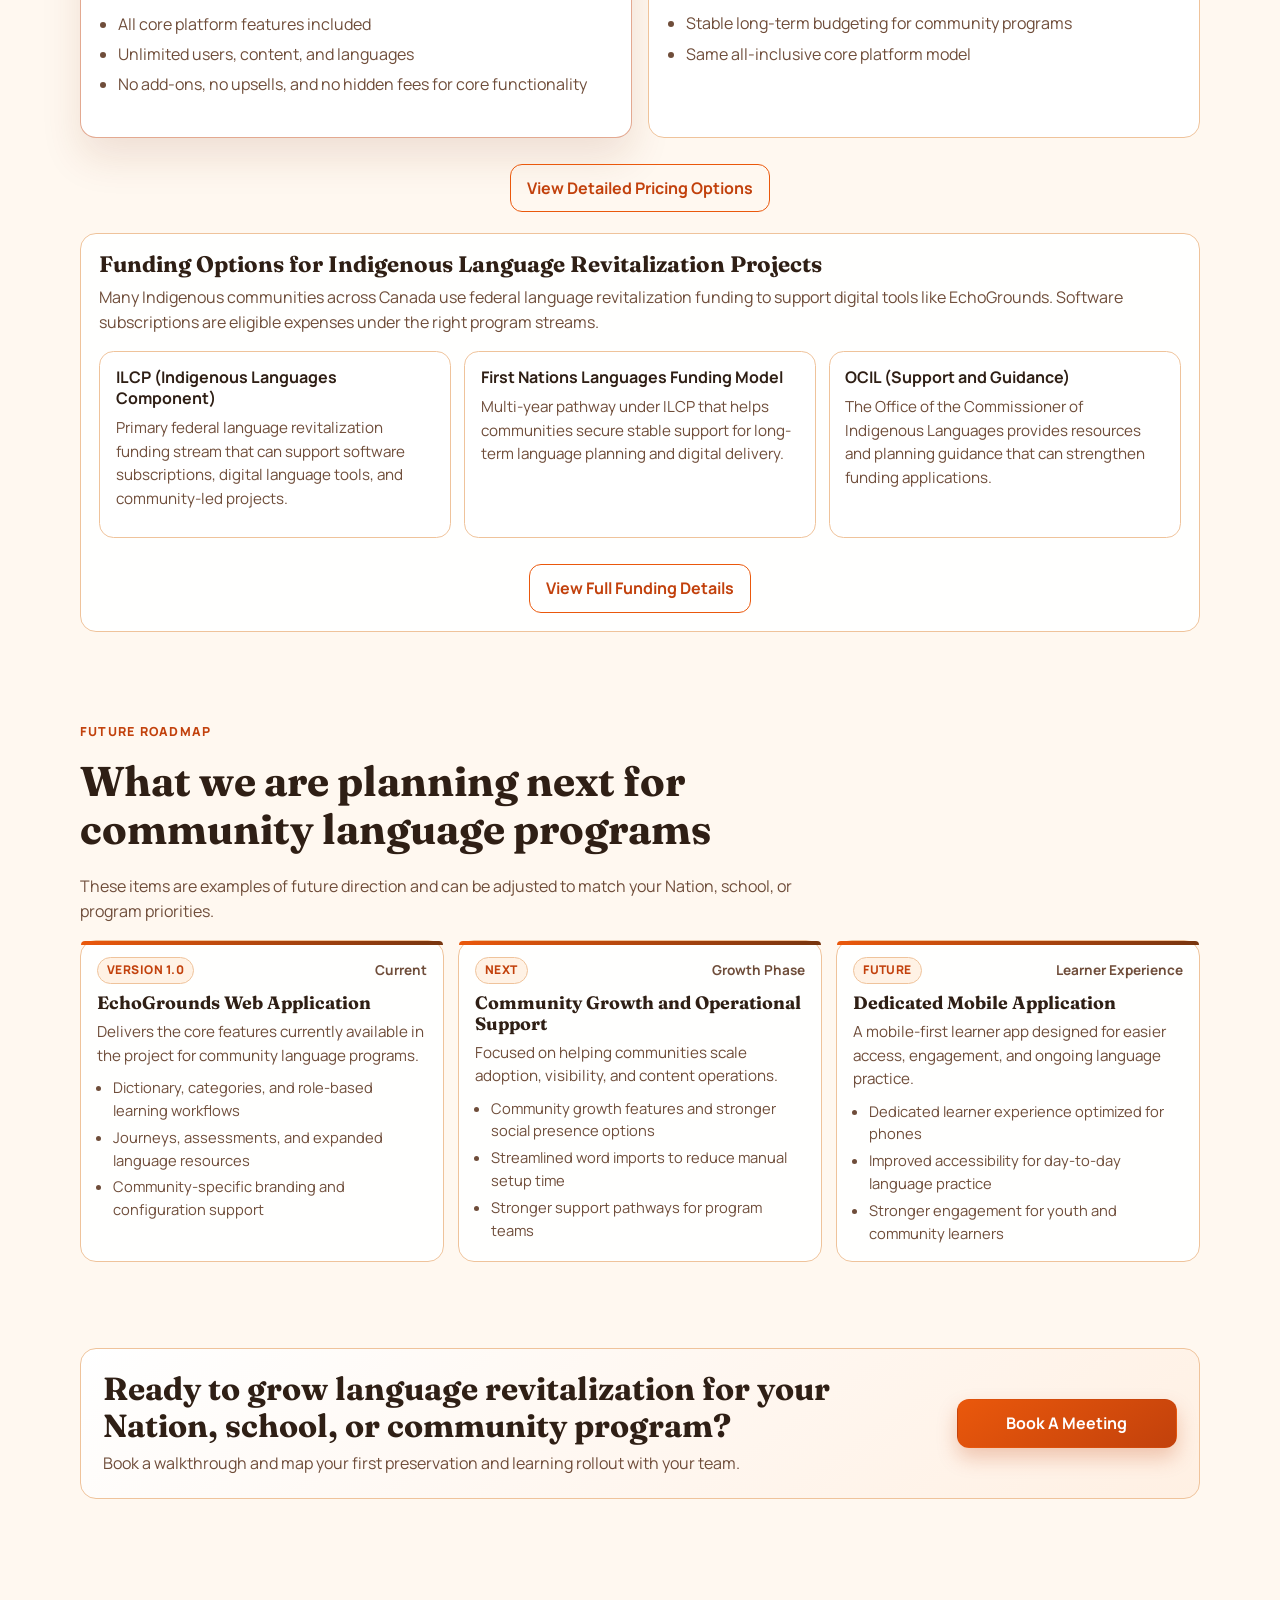
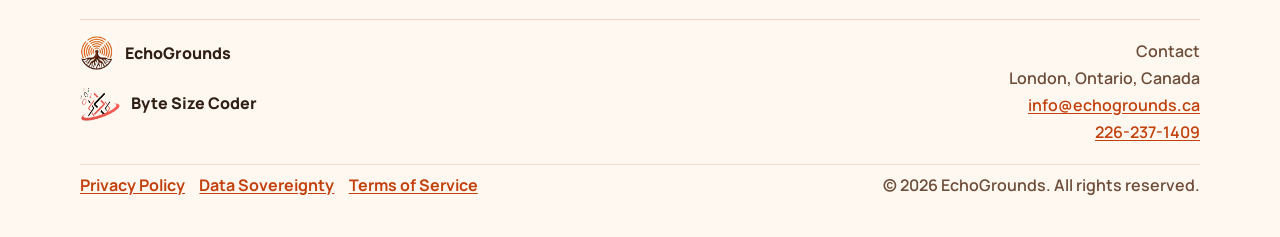
==== commit 53df9b81: "added about and core values" ====
--- a/index.html
+++ b/index.html
@@ -34,7 +34,9 @@
         <ul class="nav-links" id="desktop-menu">
           <li><a href="features.html">Features</a></li>
           <li><a href="pricing.html">Pricing</a></li>
+          <li><a href="values.html">Core Values</a></li>
           <li><a href="funding.html">Funding</a></li>
+          <li><a href="about.html">About</a></li>
         </ul>
 
         <div class="nav-cta">
@@ -45,8 +47,8 @@
       <div class="mobile-menu" id="mobile-menu">
         <a href="features.html">Features</a>
         <a href="pricing.html">Pricing</a>
-        <a href="funding.html">Funding</a>
-        <a class="btn btn-solid" href="#" data-book-meeting>Request Community Demo</a>
+        <a href="values.html">Core Values</a>
+        <a href="funding.html">Funding</a>         <a href="about.html">About</a>        <a class="btn btn-solid" href="#" data-book-meeting>Request Community Demo</a>
       </div>
     </header>
 
@@ -56,7 +58,7 @@
           <p class="eyebrow">Built for Indigenous Communities</p>
           <h1>Revitalize Language Through Preservation and Accessible Learning.</h1>
           <p class="lead">
-            EchoGrounds is designed specifically for Indigenous communities to continue their mission: preserve language knowledge, teach new learners, and grow intergenerational fluency.
+            EchoGrounds is designed specifically for Indigenous communities to preserve language knowledge, teach new learners, and grow intergenerational fluency through respectful, community-owned, and transparent digital tools.
           </p>
           <div class="hero-actions">
             <a class="btn btn-outline" href="#features">See How It Works</a>
@@ -79,12 +81,49 @@
       </section>
 
       <section class="trust container reveal">
-        <p>Made for Indigenous language programs across communities, schools, and cultural teams</p>
+        <p>Built in good faith with cultural respect, community ownership, and long-term partnership at the center</p>
         <div class="logo-grid">
           <div class="logo-item">Band Language Program</div>
           <div class="logo-item">Community School</div>
           <div class="logo-item">Culture and Heritage Office</div>
           <div class="logo-item">Community Education Team</div>
+        </div>
+      </section>
+
+      <section class="values-preview container">
+        <div class="section-head reveal">
+          <p class="eyebrow">Core Values</p>
+          <h2>The principles guiding every feature, decision, and partnership</h2>
+          <p class="lead">
+            EchoGrounds is community-driven technology rooted in cultural respect, trust, accessibility, and long-term sustainability.
+          </p>
+        </div>
+
+        <div class="values-preview-grid">
+          <article class="value-pill-card reveal">
+            <h3>Cultural Respect</h3>
+            <p>We honour cultural protocols, traditions, and knowledge systems in how EchoGrounds is built and shared.</p>
+          </article>
+          <article class="value-pill-card reveal">
+            <h3>Community Ownership</h3>
+            <p>Your language data and content belong to your community, always.</p>
+          </article>
+          <article class="value-pill-card reveal">
+            <h3>Transparency and Trust</h3>
+            <p>Clear pricing, clear communication, and no hidden surprises.</p>
+          </article>
+          <article class="value-pill-card reveal">
+            <h3>Accessibility for All Generations</h3>
+            <p>Designed for Elders, youth, teachers, and learners with simplicity in mind.</p>
+          </article>
+          <article class="value-pill-card reveal">
+            <h3>Innovation With Integrity</h3>
+            <p>We use new technologies responsibly, with community consent and cultural care.</p>
+          </article>
+        </div>
+
+        <div class="features-cta reveal">
+          <a class="btn btn-outline" href="values.html">View All Core Values</a>
         </div>
       </section>
 
@@ -137,34 +176,38 @@
 
       <section id="pricing" class="pricing container">
         <div class="section-head reveal">
-          <p class="eyebrow">Simple Pricing</p>
-          <h2>One clear annual plan for your community, with flexible options as you grow</h2>
+          <p class="eyebrow">Transparent Community Pricing</p>
+          <h2>One all-inclusive model built for fairness, clarity, and long-term sustainability</h2>
+          <p class="lead">
+            One community-wide license at a clear annual price. Full pricing details and multi-year options are on the pricing page.
+          </p>
         </div>
 
         <div class="pricing-grid">
           <article class="price-card featured reveal">
-            <span class="chip">Recommended</span>
+            <span class="chip">Community-Wide License</span>
             <h3>Annual Community Subscription</h3>
             <p class="price">
-              <span class="amount">$7,500 CAD</span>
+              <span class="amount">$10,000 CAD</span>
               <span class="term">per year</span>
             </p>
             <ul>
-              <li>Unlimited users and unlimited language content</li>
-              <li>All updates and full support included</li>
-              <li>Eligible for ILCP and other Indigenous language funding programs</li>
+              <li>All core platform features included</li>
+              <li>Unlimited users, content, and languages</li>
+              <li>No add-ons, no upsells, and no hidden fees for core functionality</li>
             </ul>
           </article>
 
           <article class="price-card reveal">
-            <h3>Pilot Option</h3>
-            <p class="price">
-              <span class="amount">$600 CAD</span>
-              <span class="term">optional 2-month pilot</span>
-            </p>
+            <h3>Multi-Year Options</h3>
+            <p class="lead">Designed to align with ILCP multi-year funding cycles.</p>
+            <div class="price-breakdown">
+              <p class="price-line"><strong>2 years</strong><span>$18,000 CAD total</span></p>
+              <p class="price-line"><strong>3 years</strong><span>$25,000 CAD total</span></p>
+            </div>
             <ul>
-              <li>Includes full access to all features</li>
-              <li>Designed for communities testing fit before long-term commitment</li>
+              <li>Stable long-term budgeting for community programs</li>
+              <li>Same all-inclusive core platform model</li>
             </ul>
           </article>
         </div>
--- a/styles.css
+++ b/styles.css
@@ -310,6 +310,33 @@
   margin-top: 5.4rem;
 }
 
+.values-preview {
+  margin-top: 5.4rem;
+}
+
+.values-preview-grid {
+  margin-top: 1.2rem;
+  display: grid;
+  grid-template-columns: repeat(2, minmax(0, 1fr));
+  gap: 0.9rem;
+}
+
+.value-pill-card {
+  background: rgba(255, 255, 255, 0.86);
+  border: 1px solid var(--border);
+  border-radius: 1rem;
+  padding: 1rem;
+}
+
+.value-pill-card h3 {
+  font-size: 1.1rem;
+  margin-bottom: 0.4rem;
+}
+
+.value-pill-card p {
+  color: var(--muted);
+}
+
 .section-head {
   max-width: 760px;
   margin-bottom: 1.3rem;
@@ -419,6 +446,73 @@
   display: grid;
   grid-template-columns: repeat(2, minmax(0, 1fr));
   gap: 1rem;
+}
+
+.pricing-grid .price-card:nth-child(3) {
+  grid-column: 1 / -1;
+}
+
+.pricing-included-panel,
+.pricing-caveat-panel,
+.pricing-summary {
+  margin-top: 1.2rem;
+  background: rgba(255, 255, 255, 0.9);
+  border: 1px solid var(--border);
+  border-radius: 1rem;
+  padding: 1.2rem;
+}
+
+.pricing-included-panel h3,
+.pricing-caveat-panel h3,
+.pricing-summary h2 {
+  font-size: clamp(1.3rem, 2.6vw, 1.8rem);
+  margin-bottom: 0.55rem;
+}
+
+.pricing-included-grid {
+  margin: 0.8rem 0 0.85rem;
+  display: grid;
+  grid-template-columns: repeat(2, minmax(0, 1fr));
+  gap: 0.55rem;
+}
+
+.pricing-included-grid span {
+  display: inline-flex;
+  align-items: center;
+  min-height: 44px;
+  padding: 0.45rem 0.7rem;
+  border-radius: 0.7rem;
+  border: 1px solid rgba(194, 65, 12, 0.2);
+  background: linear-gradient(150deg, #fff8f1, #fff2e7);
+  color: var(--muted);
+  font-weight: 700;
+}
+
+.pricing-included-panel p,
+.pricing-caveat-panel p,
+.pricing-note {
+  color: var(--muted);
+}
+
+.pricing-caveat-panel blockquote,
+.pricing-clause {
+  margin: 0.9rem 0 0;
+  padding: 0.85rem 0.95rem;
+  border-left: 4px solid var(--brand);
+  border-radius: 0.65rem;
+  background: linear-gradient(160deg, #fff8f1, #fff2e7);
+  color: #5f3925;
+  font-weight: 600;
+}
+
+.pricing-summary ul {
+  margin: 0.6rem 0 0;
+  padding-left: 1.1rem;
+  color: var(--muted);
+}
+
+.pricing-summary li + li {
+  margin-top: 0.35rem;
 }
 
 .funding-panel {
@@ -909,6 +1003,139 @@
   max-width: 860px;
 }
 
+.values-page-hero {
+  padding-top: 3.5rem;
+  padding-bottom: 0.5rem;
+  max-width: 860px;
+}
+
+.values-page-hero h1 {
+  font-size: clamp(2rem, 4.5vw, 3rem);
+  margin-bottom: 0.9rem;
+}
+
+.values-page-hero .lead {
+  max-width: 72ch;
+}
+
+.values-grid {
+  margin-top: 2rem;
+  display: grid;
+  grid-template-columns: repeat(2, minmax(0, 1fr));
+  gap: 1rem;
+}
+
+.about-hero {
+  padding-top: 3.5rem;
+  padding-bottom: 0.5rem;
+  max-width: 860px;
+}
+
+.about-hero h1 {
+  font-size: clamp(2rem, 4.5vw, 3rem);
+  margin-bottom: 0.9rem;
+}
+
+.about-hero .lead {
+  max-width: 72ch;
+}
+
+.about-section {
+  margin-top: 3.5rem;
+  display: grid;
+  grid-template-columns: 1fr 1fr;
+  gap: 2rem;
+  align-items: center;
+}
+
+.about-section--flip .about-image-wrap {
+  order: 2;
+}
+
+.about-section--flip .about-copy {
+  order: 1;
+}
+
+.about-image-wrap {
+  margin-bottom: 0;
+}
+
+.image-placeholder.about-img {
+  min-height: 380px;
+  box-shadow: var(--shadow);
+}
+
+.about-copy h2 {
+  font-size: clamp(1.5rem, 2.6vw, 2rem);
+  margin-bottom: 0.75rem;
+}
+
+.about-copy > p {
+  color: var(--muted);
+  margin-bottom: 0.85rem;
+  font-size: 0.98rem;
+  max-width: 58ch;
+  line-height: 1.65;
+}
+
+.about-copy p + p {
+  margin-top: 0.6rem;
+}
+
+.about-values-focus {
+  margin-top: 4rem;
+}
+
+.about-values-focus h2 {
+  font-size: clamp(1.5rem, 2.6vw, 2rem);
+  margin-bottom: 1.2rem;
+  text-align: center;
+  max-width: 52ch;
+  margin-left: auto;
+  margin-right: auto;
+}
+
+.about-values-grid {
+  margin-top: 1.5rem;
+  display: grid;
+  grid-template-columns: repeat(2, minmax(0, 1fr));
+  gap: 1.2rem;
+}
+
+.about-value-item {
+  background: rgba(255, 255, 255, 0.9);
+  border: 1px solid var(--border);
+  border-radius: 1rem;
+  padding: 1.15rem;
+}
+
+.about-value-item h3 {
+  font-size: 1.1rem;
+  margin-bottom: 0.45rem;
+}
+
+.about-value-item p {
+  color: var(--muted);
+  font-size: 0.98rem;
+  line-height: 1.6;
+}
+
+.value-card {
+  background: rgba(255, 255, 255, 0.9);
+  border: 1px solid var(--border);
+  border-radius: 1rem;
+  padding: 1.15rem;
+}
+
+.value-card h2 {
+  font-size: clamp(1.2rem, 2.3vw, 1.55rem);
+  margin-bottom: 0.45rem;
+}
+
+.value-card p {
+  color: var(--muted);
+}
+
 .funding-page-hero {
   padding-top: 3.5rem;
   padding-bottom: 0.5rem;
@@ -931,6 +1158,10 @@
 
 .pricing-page-hero .lead {
   max-width: 68ch;
+}
+
+.pricing-note {
+  margin-top: 0.8rem;
 }
 
 .pricing-detail-grid {
@@ -1159,8 +1390,24 @@
   .pricing-detail-grid,
   .funding-detail-grid,
   .funding-grid,
-  .roadmap-grid {
+  .roadmap-grid,
+  .values-preview-grid,
+  .values-grid,
+  .about-section,
+  .about-values-grid {
     grid-template-columns: 1fr;
+  }
+
+  .about-section--flip .about-image-wrap {
+    order: unset;
+  }
+
+  .about-section--flip .about-copy {
+    order: unset;
+  }
+
+  .image-placeholder.about-img {
+    min-height: 300px;
   }
 
   .float-card {
@@ -1200,6 +1447,14 @@
   .booking-embed-card--availability iframe {
     min-height: 500px;
   }
+
+  .pricing-grid .price-card:nth-child(3) {
+    grid-column: auto;
+  }
+
+  .pricing-included-grid {
+    grid-template-columns: 1fr;
+  }
 }
 
 @media (max-width: 640px) {
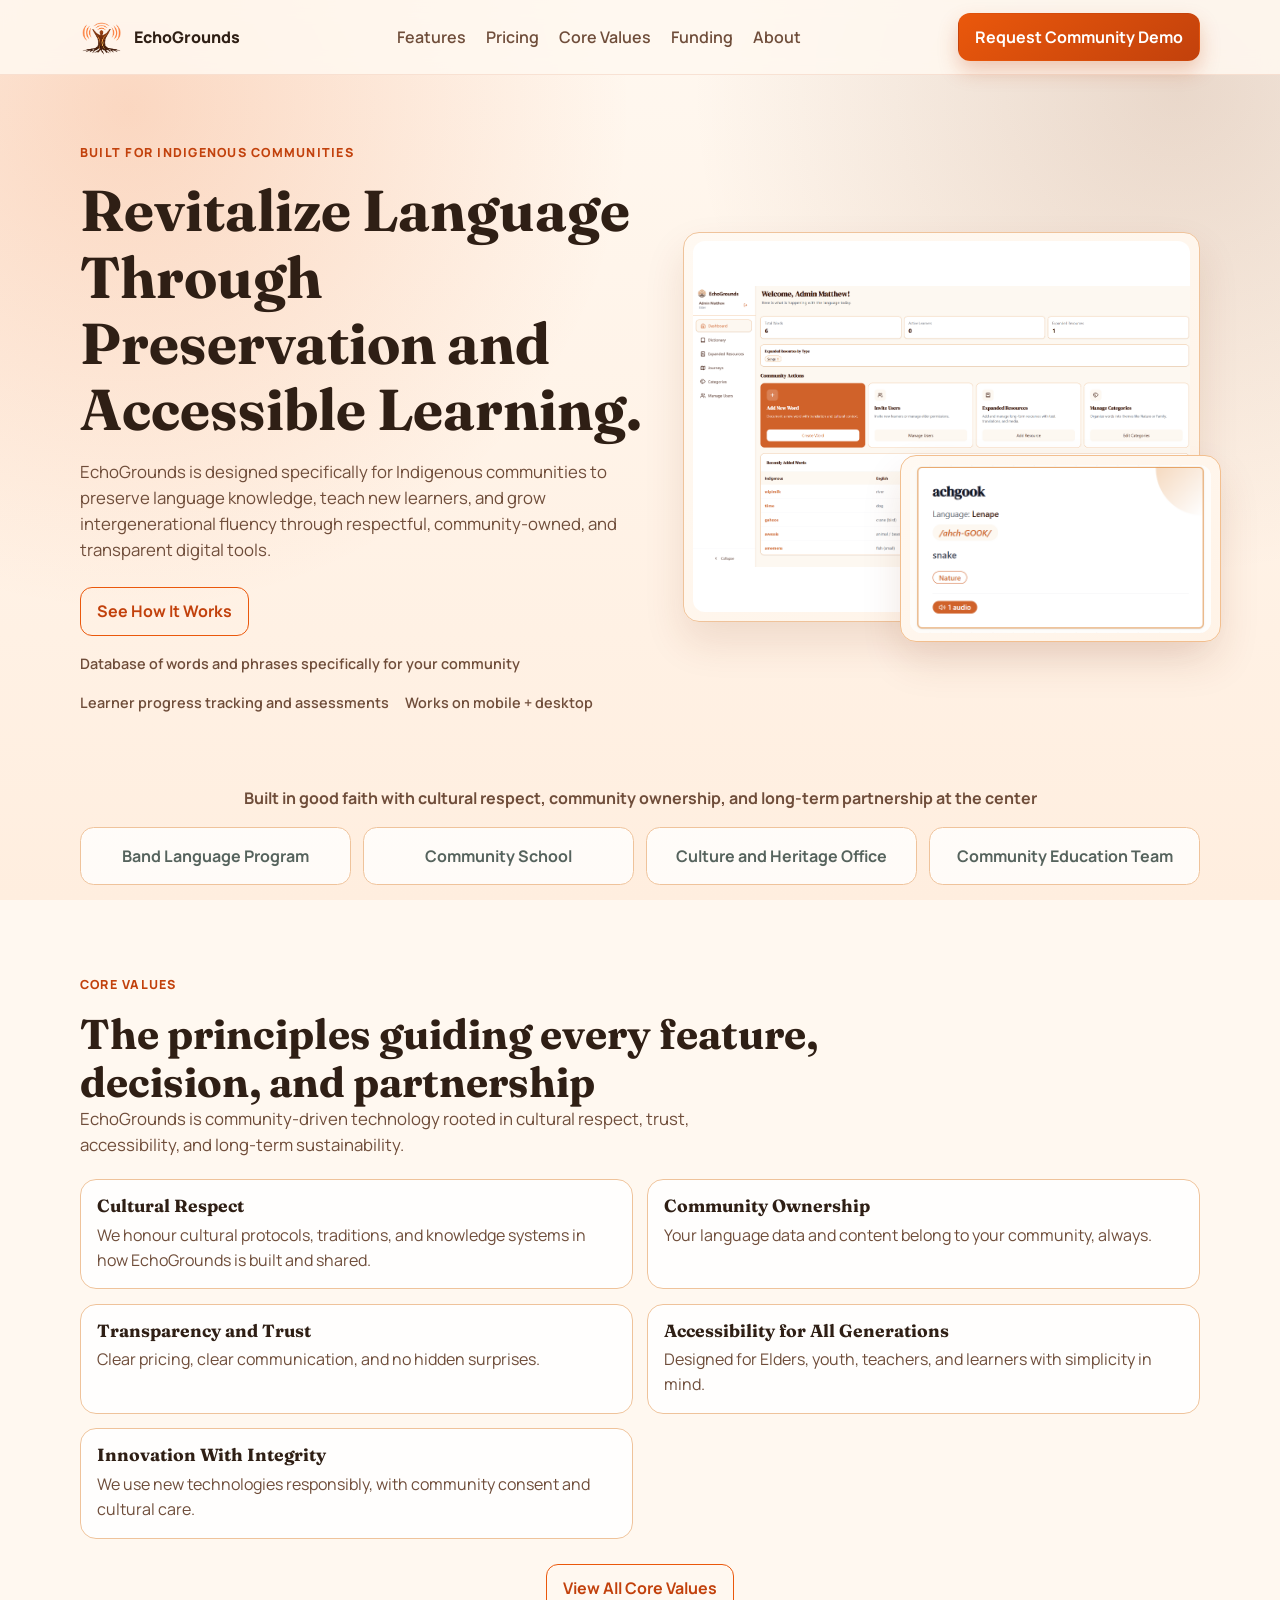
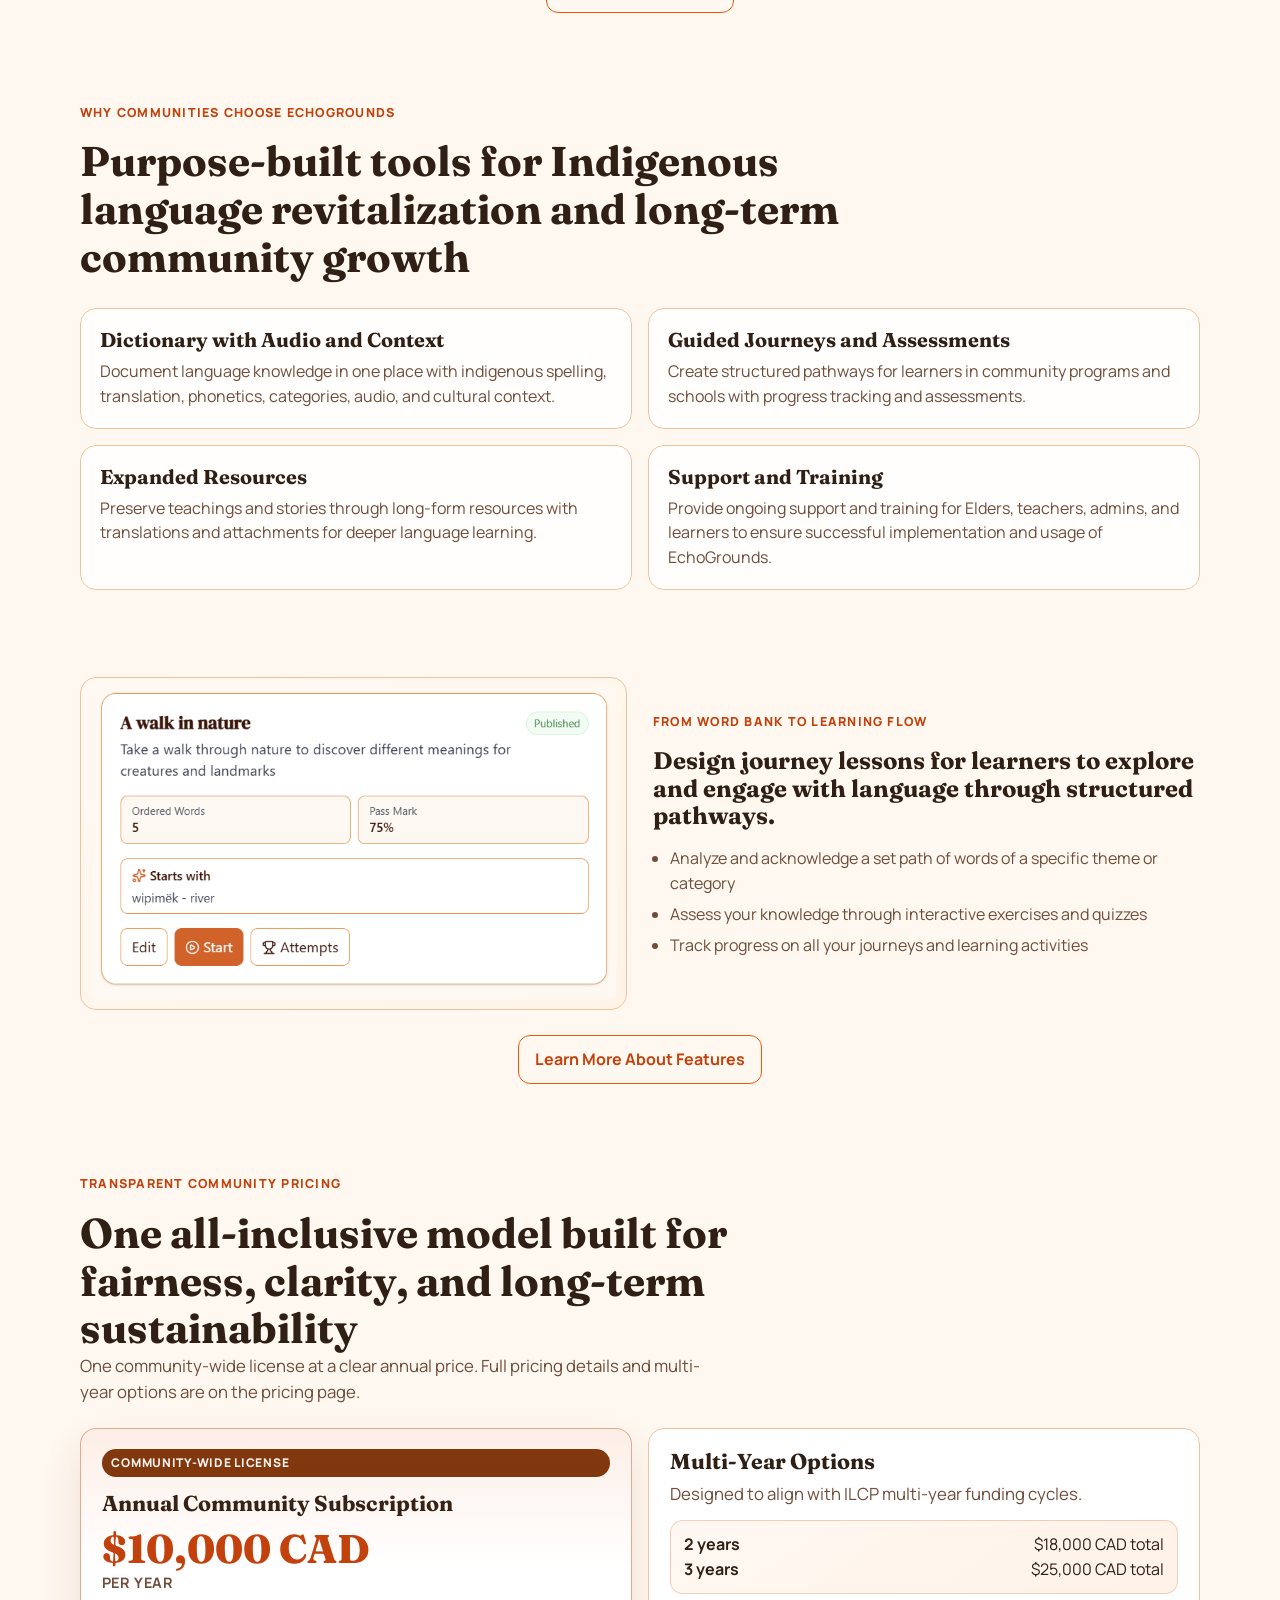
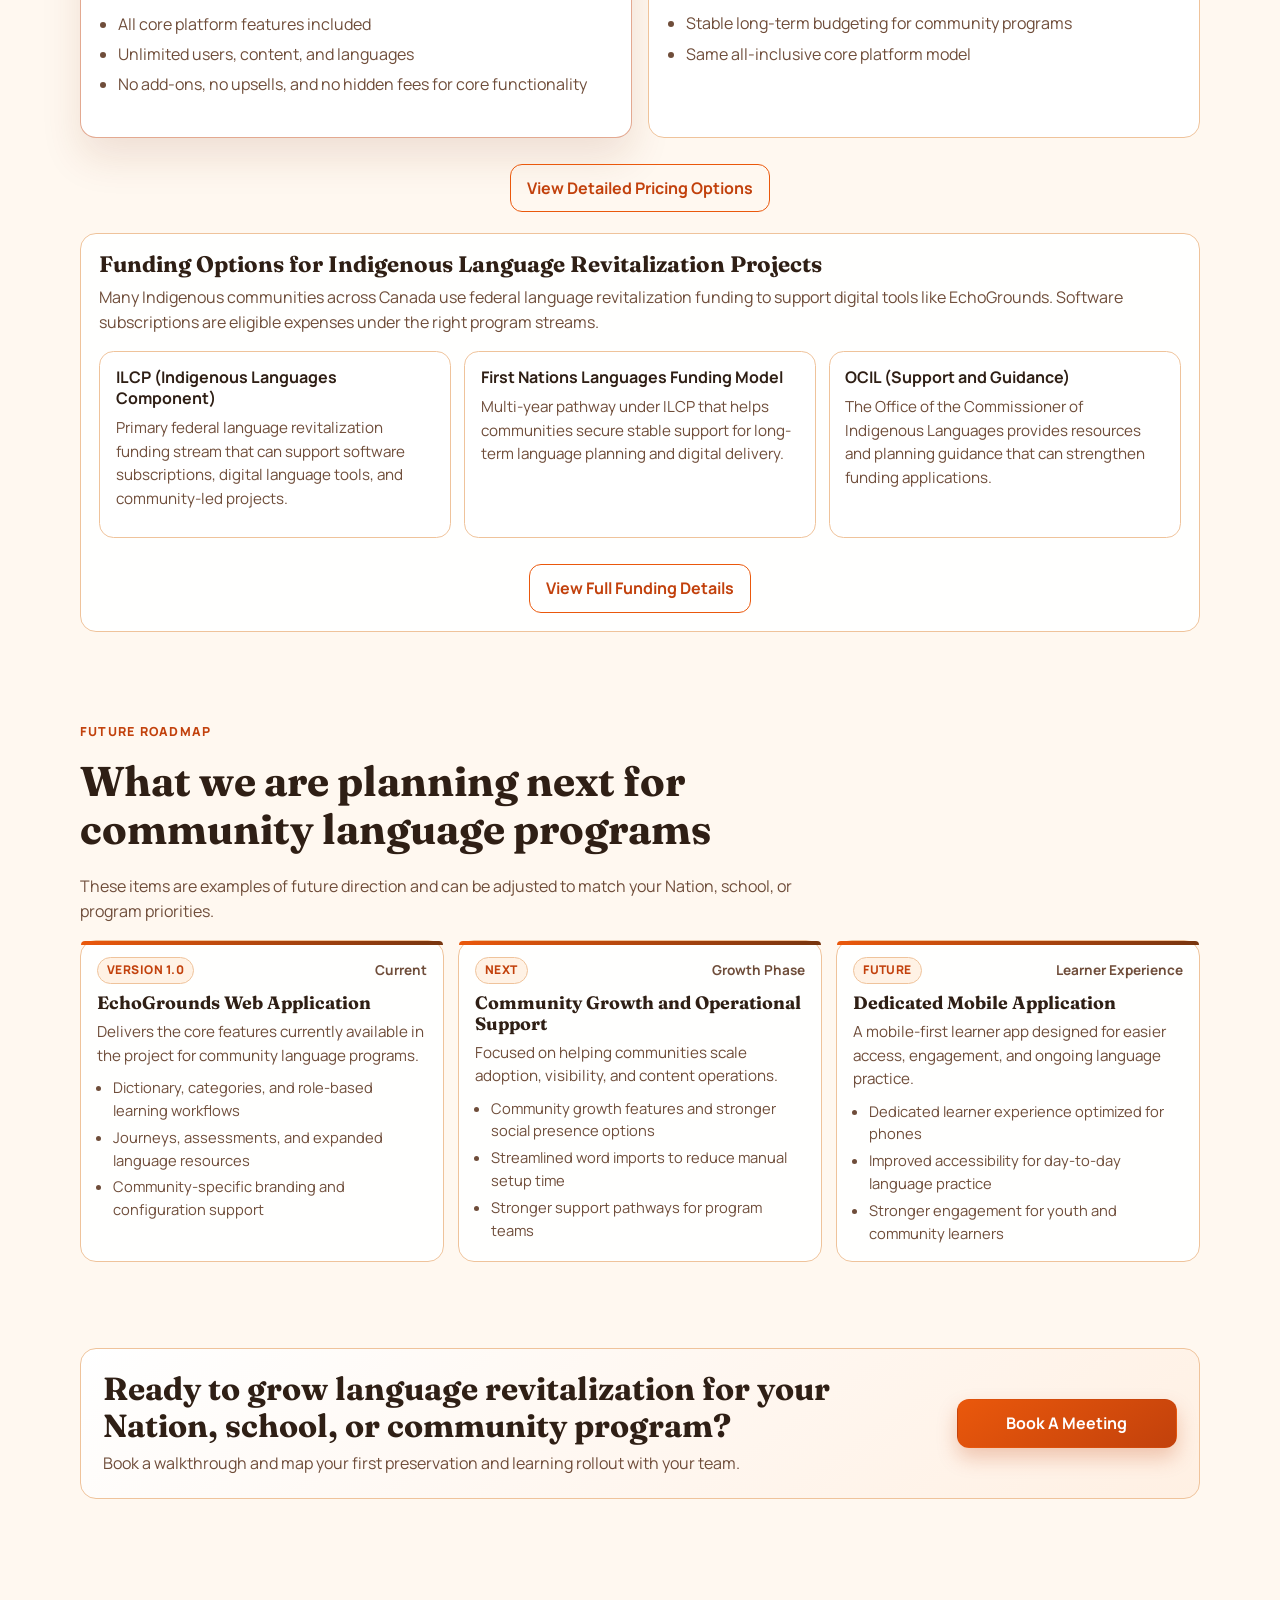
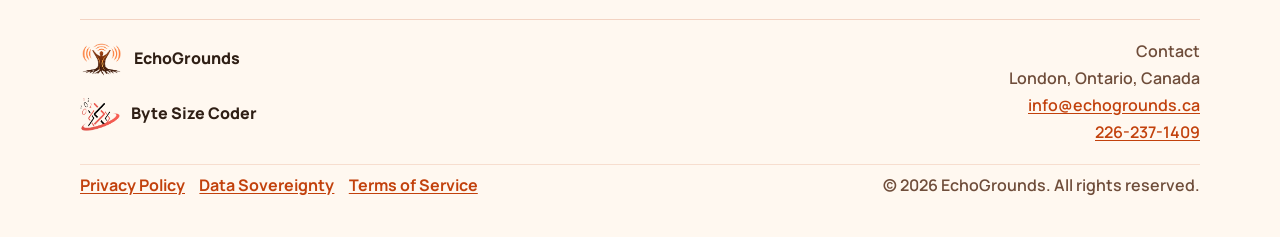
==== commit 78986738: "update icon" ====
--- a/index.html
+++ b/index.html
@@ -14,7 +14,7 @@
       href="https://fonts.googleapis.com/css2?family=Manrope:wght@400;500;600;700;800&family=Fraunces:opsz,wght@9..144,600;9..144,700&display=swap"
       rel="stylesheet"
     />
-    <link rel="icon" type="image/png" href="images/EGICON.png" />
+    <link rel="icon" type="image/png" href="images/eg-logo.png" />
     <link rel="stylesheet" href="styles.css" />
   </head>
   <body>
@@ -23,7 +23,7 @@
     <header class="nav-wrap">
       <nav class="container nav">
         <a href="#" class="brand" aria-label="EchoGrounds home">
-          <img src="images/EGICON.png" alt="EchoGrounds logo" class="brand-mark" />
+          <img src="images/eg-logo.png" alt="EchoGrounds logo" class="brand-mark" />
           <span>EchoGrounds</span>
         </a>
 
@@ -32,11 +32,11 @@
         </button>
 
         <ul class="nav-links" id="desktop-menu">
-          <li><a href="features.html">Features</a></li>
-          <li><a href="pricing.html">Pricing</a></li>
-          <li><a href="values.html">Core Values</a></li>
-          <li><a href="funding.html">Funding</a></li>
-          <li><a href="about.html">About</a></li>
+          <li><a href="features/">Features</a></li>
+          <li><a href="pricing/">Pricing</a></li>
+          <li><a href="values/">Core Values</a></li>
+          <li><a href="funding/">Funding</a></li>
+          <li><a href="about/">About</a></li>
         </ul>
 
         <div class="nav-cta">
@@ -45,10 +45,12 @@
       </nav>
 
       <div class="mobile-menu" id="mobile-menu">
-        <a href="features.html">Features</a>
-        <a href="pricing.html">Pricing</a>
-        <a href="values.html">Core Values</a>
-        <a href="funding.html">Funding</a>         <a href="about.html">About</a>        <a class="btn btn-solid" href="#" data-book-meeting>Request Community Demo</a>
+        <a href="features/">Features</a>
+        <a href="pricing/">Pricing</a>
+        <a href="values/">Core Values</a>
+        <a href="funding/">Funding</a>         
+        <a href="about/">About</a>        
+        <a class="btn btn-solid" href="#" data-book-meeting>Request Community Demo</a>
       </div>
     </header>
 
@@ -123,7 +125,7 @@
         </div>
 
         <div class="features-cta reveal">
-          <a class="btn btn-outline" href="values.html">View All Core Values</a>
+          <a class="btn btn-outline" href="values/">View All Core Values</a>
         </div>
       </section>
 
@@ -171,7 +173,7 @@
       </section>
 
            <div class="features-cta reveal">
-          <a class="btn btn-outline" href="features.html">Learn More About Features</a>
+          <a class="btn btn-outline" href="features/">Learn More About Features</a>
         </div>
 
       <section id="pricing" class="pricing container">
@@ -213,7 +215,7 @@
         </div>
 
         <div class="features-cta reveal">
-          <a class="btn btn-outline" href="pricing.html">View Detailed Pricing Options</a>
+          <a class="btn btn-outline" href="pricing/">View Detailed Pricing Options</a>
         </div>
 
         <div class="funding-panel reveal">
@@ -241,7 +243,7 @@
           </div>
 
           <div class="features-cta">
-            <a class="btn btn-outline" href="funding.html">View Full Funding Details</a>
+            <a class="btn btn-outline" href="funding/">View Full Funding Details</a>
           </div>
         </div>
       </section>
@@ -322,7 +324,7 @@
       <div class="footer-main">
         <div class="footer-brand">
             <a href="#" class="brand">
-            <img src="images/EGICON.png" alt="EchoGrounds logo" class="brand-mark" />
+            <img src="images/eg-logo.png" alt="EchoGrounds logo" class="brand-mark" />
             <span>EchoGrounds</span>
         
             </a>
@@ -354,3 +356,5 @@
     <script src="script.js"></script>
   </body>
 </html>
+
+
--- a/styles.css
+++ b/styles.css
@@ -86,14 +86,12 @@
 }
 
 .brand-mark {
-  width: 2.1rem;
-  height: 2.1rem;
-  border-radius: 0.75rem;
-  background: linear-gradient(145deg, var(--brand), var(--brand-strong));
-  color: #fff;
-  font-size: 0.8rem;
-  display: grid;
-  place-items: center;
+  width: 2.7rem;
+  height: 2.7rem;
+  border-radius: 0;
+  background: transparent;
+  object-fit: contain;
+  display: block;
 }
 
 .nav-links {
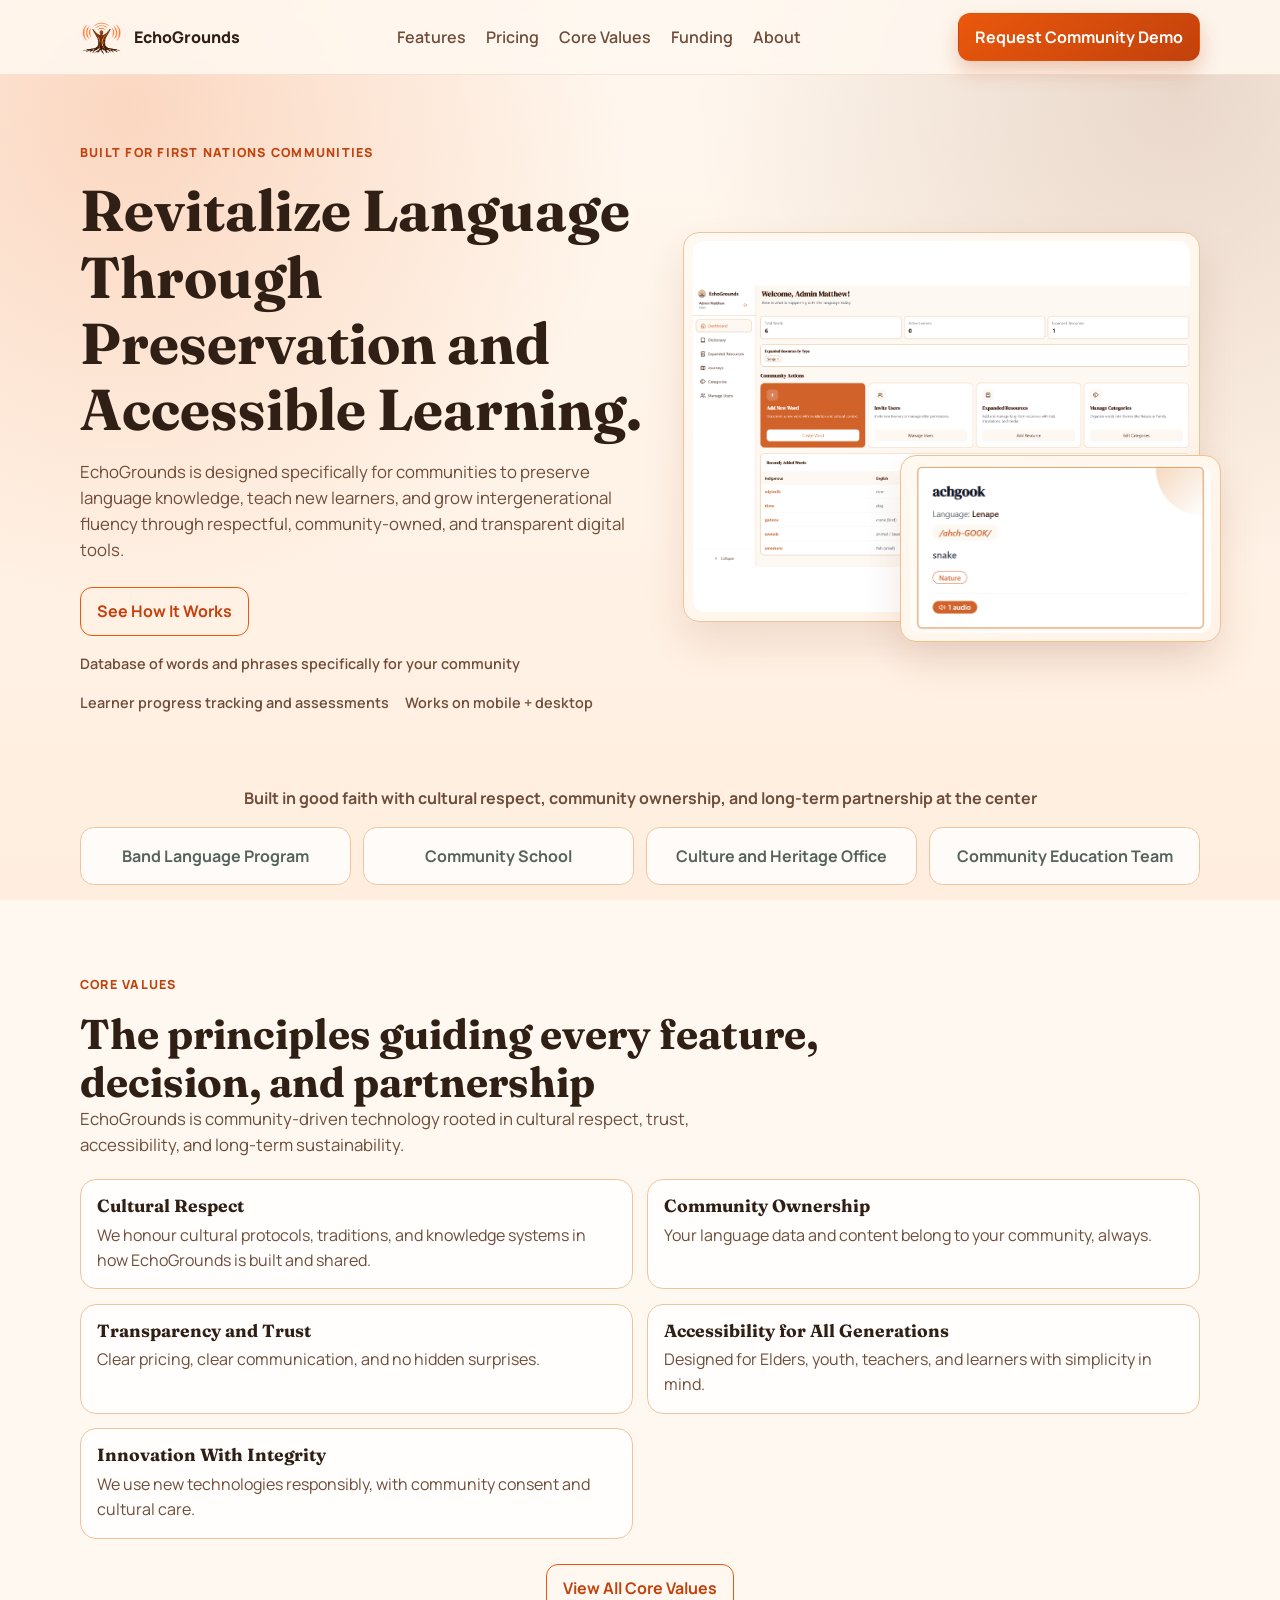
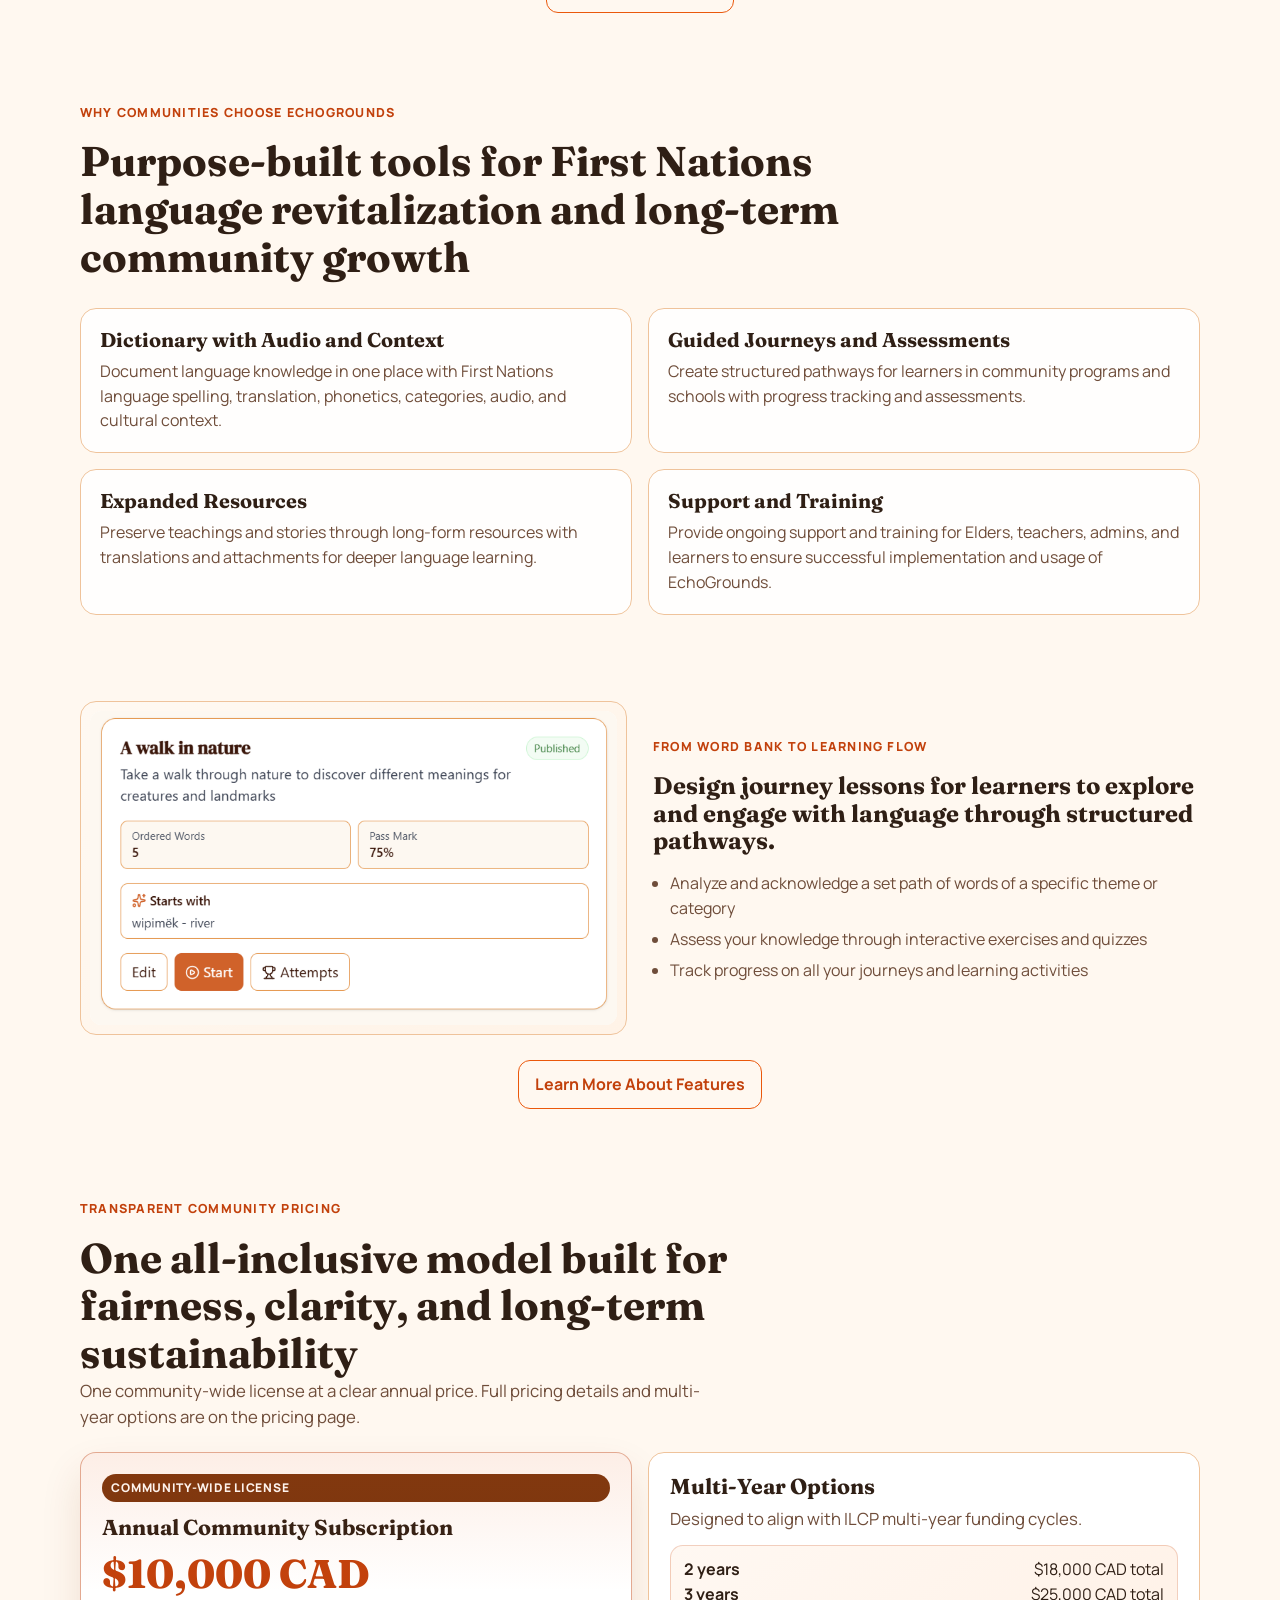
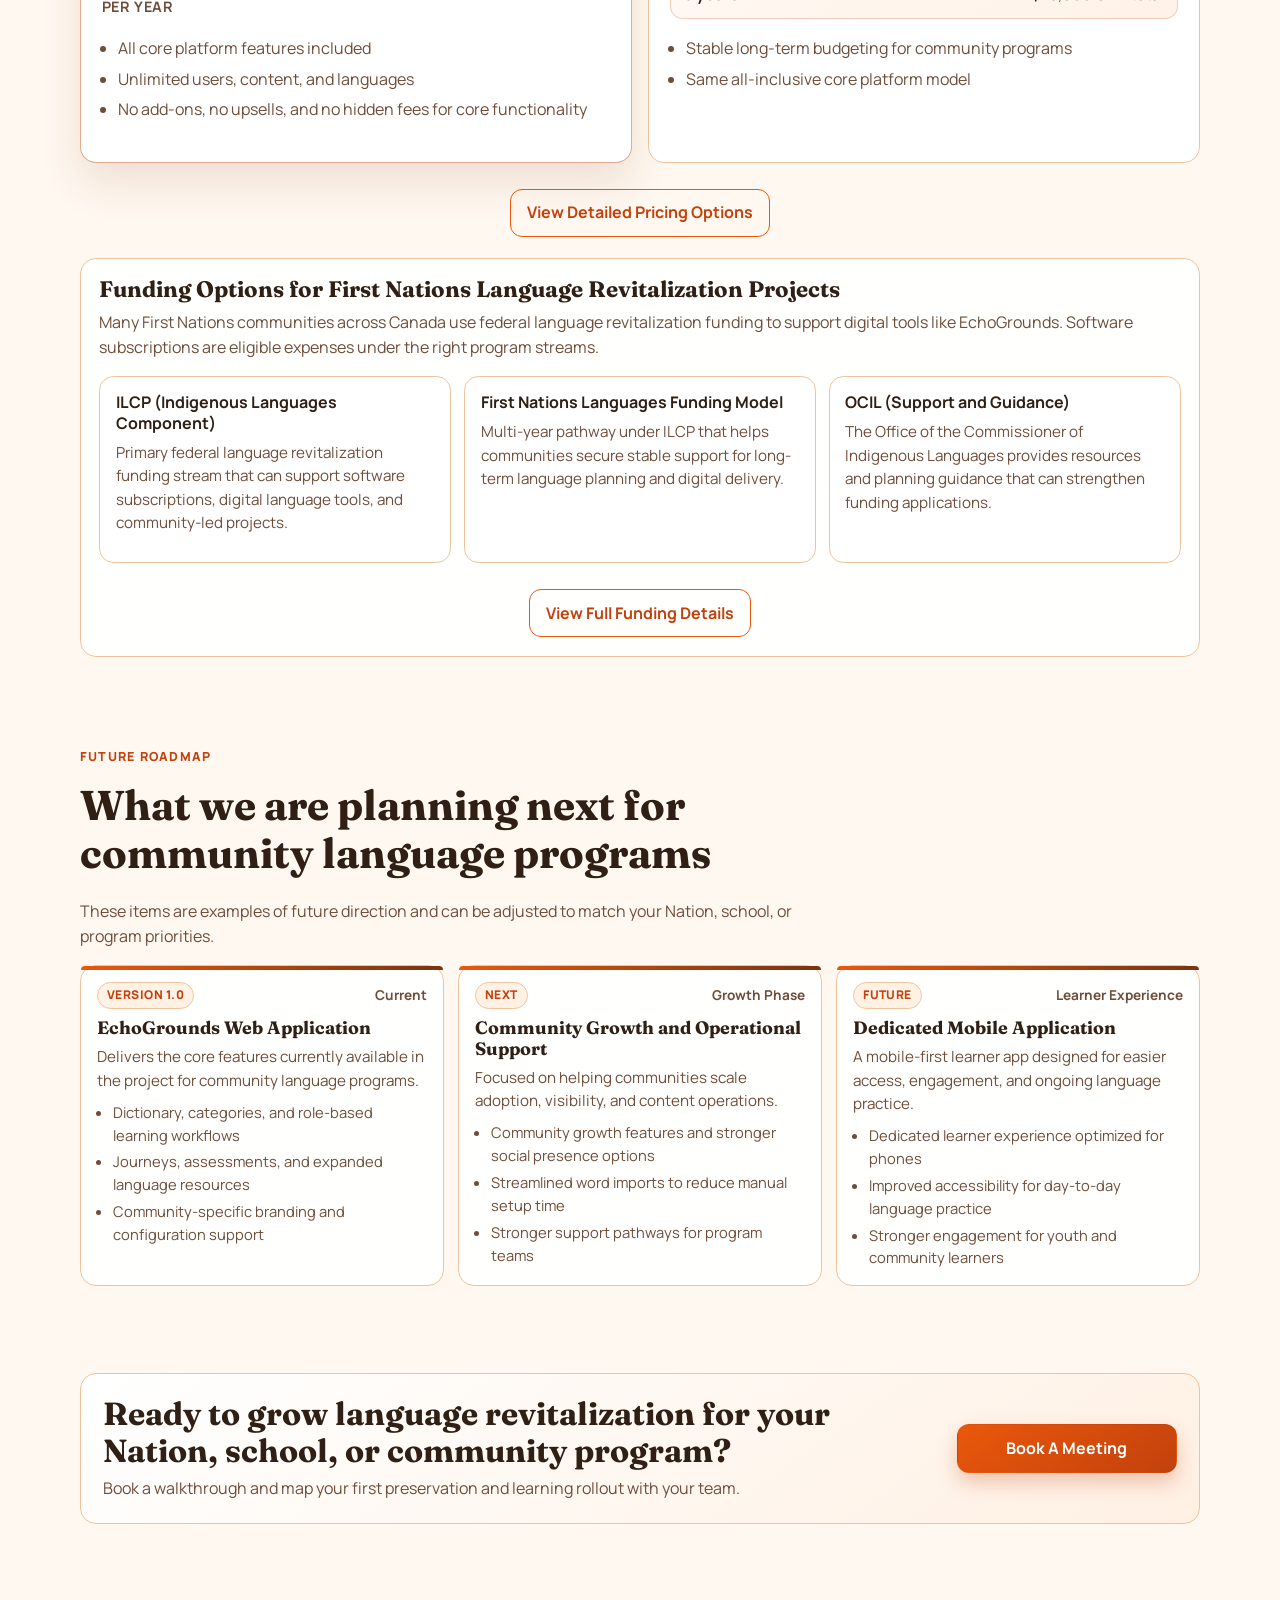
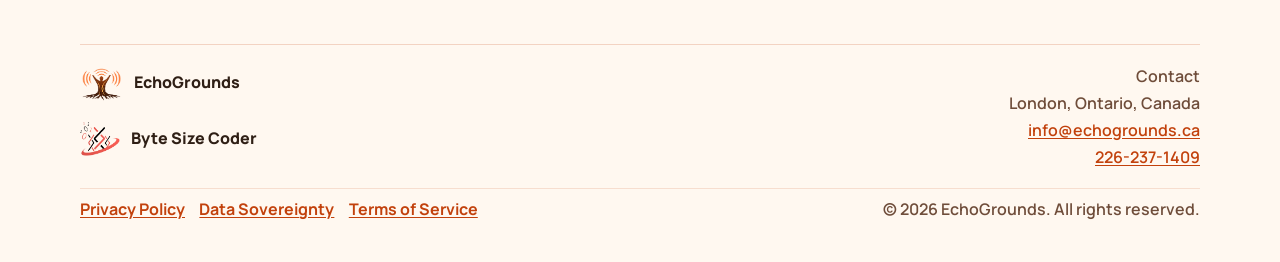
==== commit fb6378bf: "Update text" ====
--- a/index.html
+++ b/index.html
@@ -3,10 +3,10 @@
   <head>
     <meta charset="UTF-8" />
     <meta name="viewport" content="width=device-width, initial-scale=1.0" />
-    <title>EchoGrounds | Language Revitalization for Indigenous Communities</title>
+    <title>EchoGrounds | Language Revitalization for First Nations Communities</title>
     <meta
       name="description"
-      content="EchoGrounds supports Indigenous communities, band programs, schools, and community organizations in preserving, teaching, and growing language through practical digital learning tools."
+      content="EchoGrounds supports First Nations communities, band programs, schools, and community organizations in preserving, teaching, and growing language through practical digital learning tools."
     />
     <link rel="preconnect" href="https://fonts.googleapis.com" />
     <link rel="preconnect" href="https://fonts.gstatic.com" crossorigin />
@@ -57,10 +57,10 @@
     <main>
       <section class="hero container">
         <div class="hero-copy reveal">
-          <p class="eyebrow">Built for Indigenous Communities</p>
+          <p class="eyebrow">Built for First Nations Communities</p>
           <h1>Revitalize Language Through Preservation and Accessible Learning.</h1>
           <p class="lead">
-            EchoGrounds is designed specifically for Indigenous communities to preserve language knowledge, teach new learners, and grow intergenerational fluency through respectful, community-owned, and transparent digital tools.
+            EchoGrounds is designed specifically for communities to preserve language knowledge, teach new learners, and grow intergenerational fluency through respectful, community-owned, and transparent digital tools.
           </p>
           <div class="hero-actions">
             <a class="btn btn-outline" href="#features">See How It Works</a>
@@ -132,13 +132,13 @@
       <section id="features" class="features container">
         <div class="section-head reveal">
           <p class="eyebrow">Why Communities Choose EchoGrounds</p>
-          <h2>Purpose-built tools for Indigenous language revitalization and long-term community growth</h2>
+          <h2>Purpose-built tools for First Nations language revitalization and long-term community growth</h2>
         </div>
 
         <div class="feature-grid">
           <article class="feature-card reveal">
             <h3>Dictionary with Audio and Context</h3>
-            <p>Document language knowledge in one place with indigenous spelling, translation, phonetics, categories, audio, and cultural context.</p>
+            <p>Document language knowledge in one place with First Nations language spelling, translation, phonetics, categories, audio, and cultural context.</p>
           </article>
           <article class="feature-card reveal">
             <h3>Guided Journeys and Assessments</h3>
@@ -219,9 +219,9 @@
         </div>
 
         <div class="funding-panel reveal">
-          <h3>Funding Options for Indigenous Language Revitalization Projects</h3>
+          <h3>Funding Options for First Nations Language Revitalization Projects</h3>
           <p>
-            Many Indigenous communities across Canada use federal language revitalization funding to support digital tools like EchoGrounds.
+            Many First Nations communities across Canada use federal language revitalization funding to support digital tools like EchoGrounds.
             Software subscriptions are eligible expenses under the right program streams.
           </p>
 
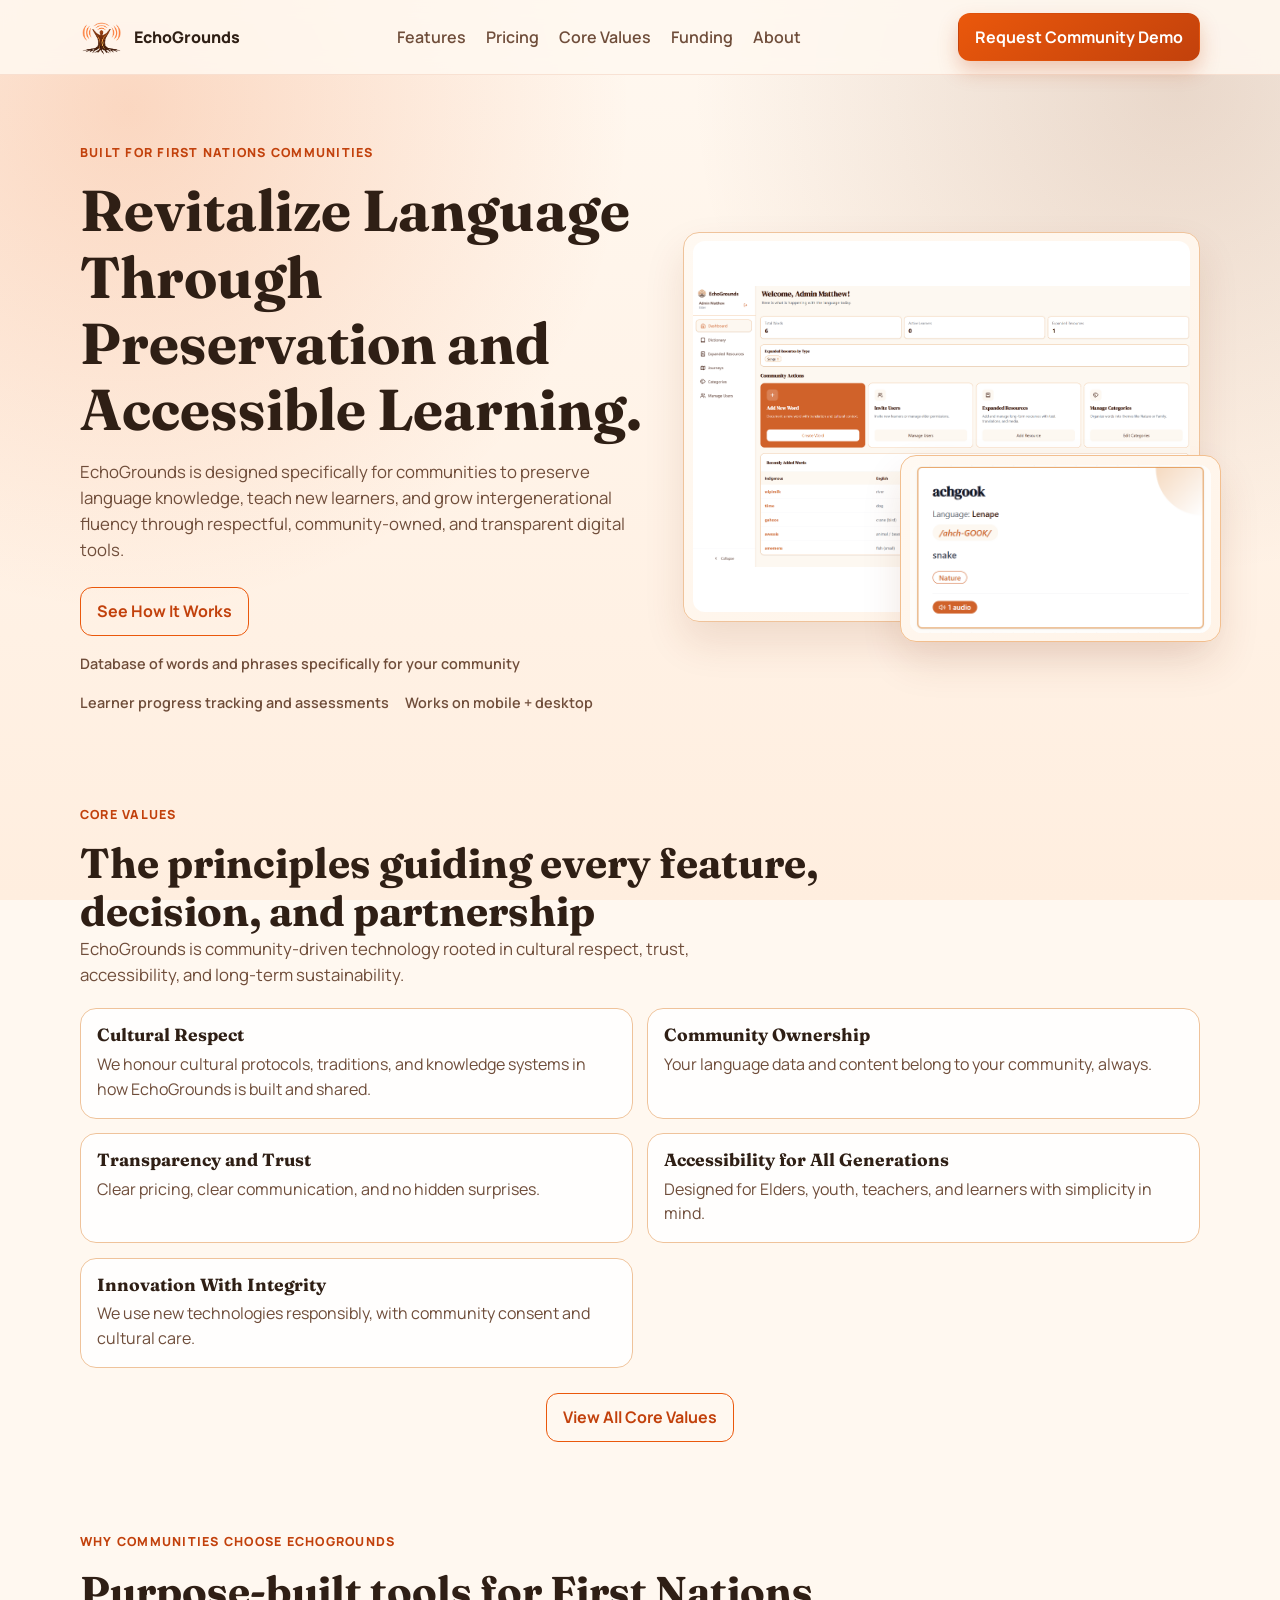
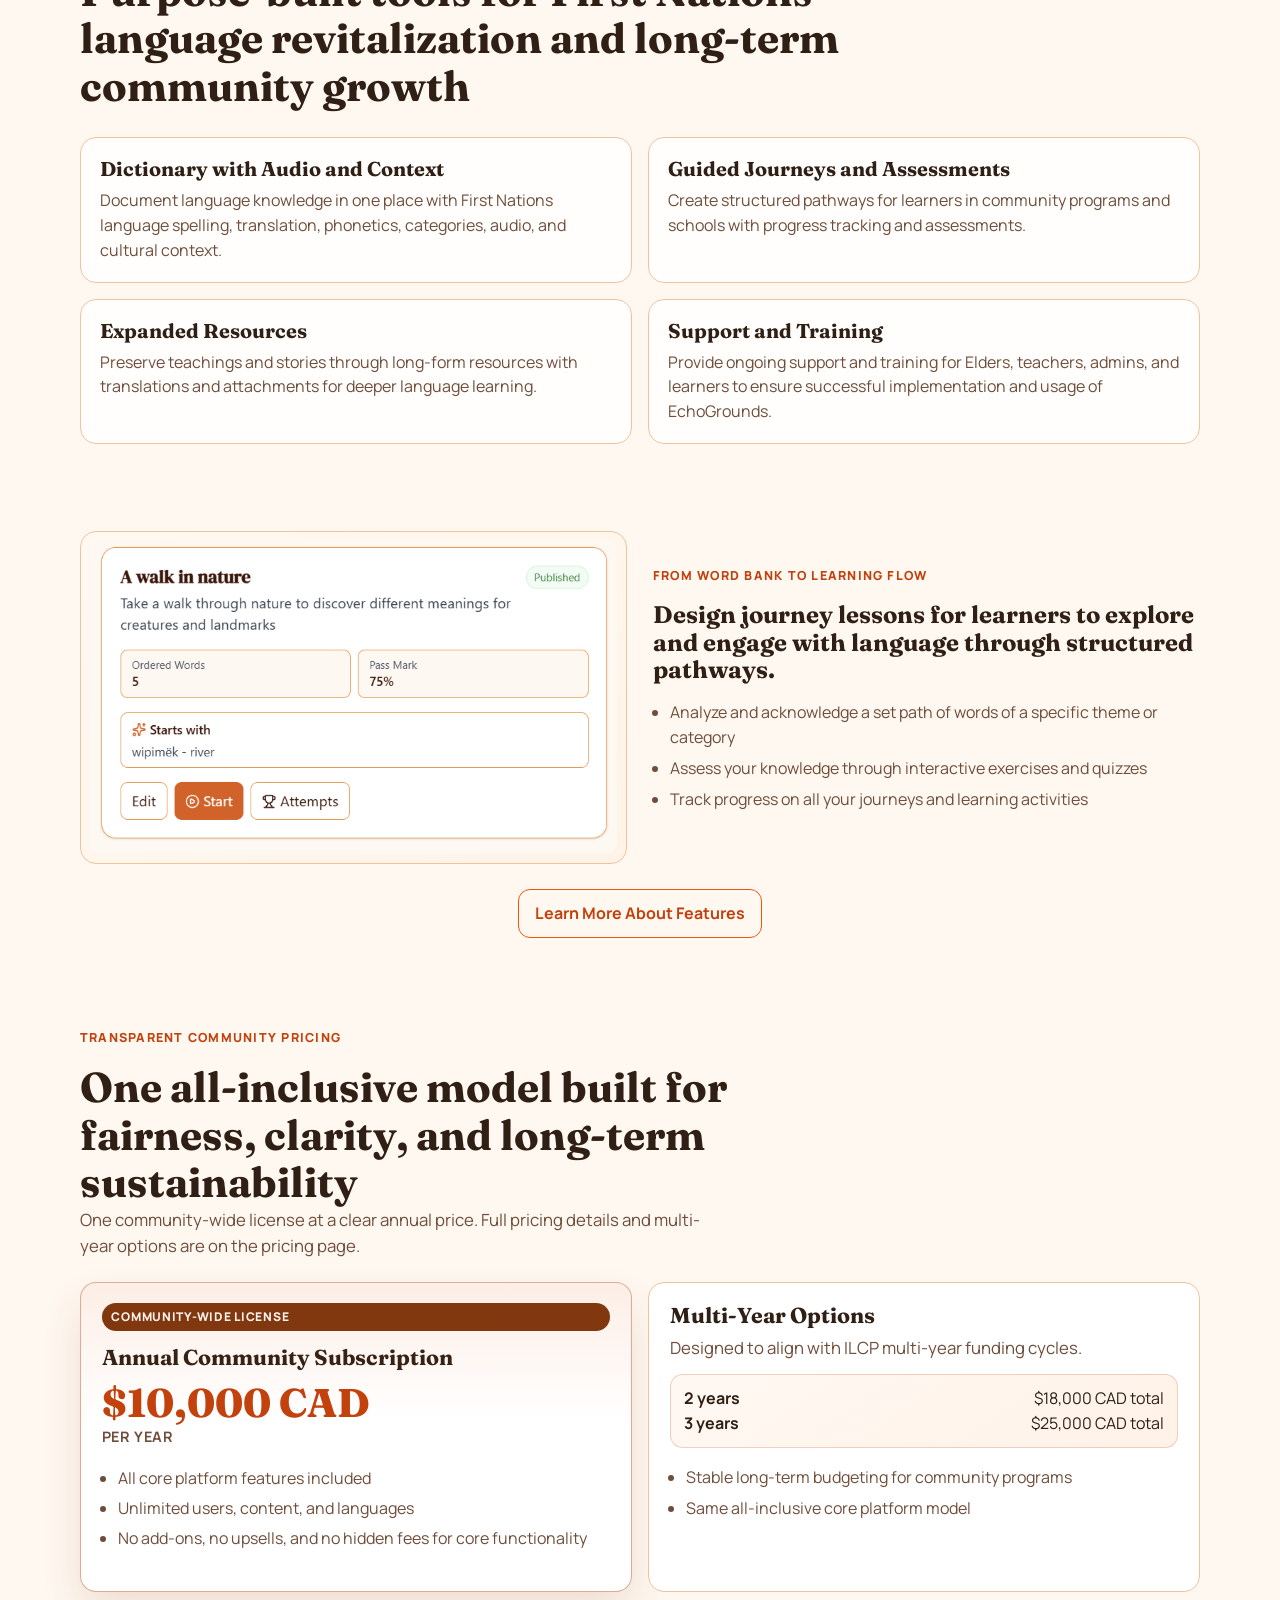
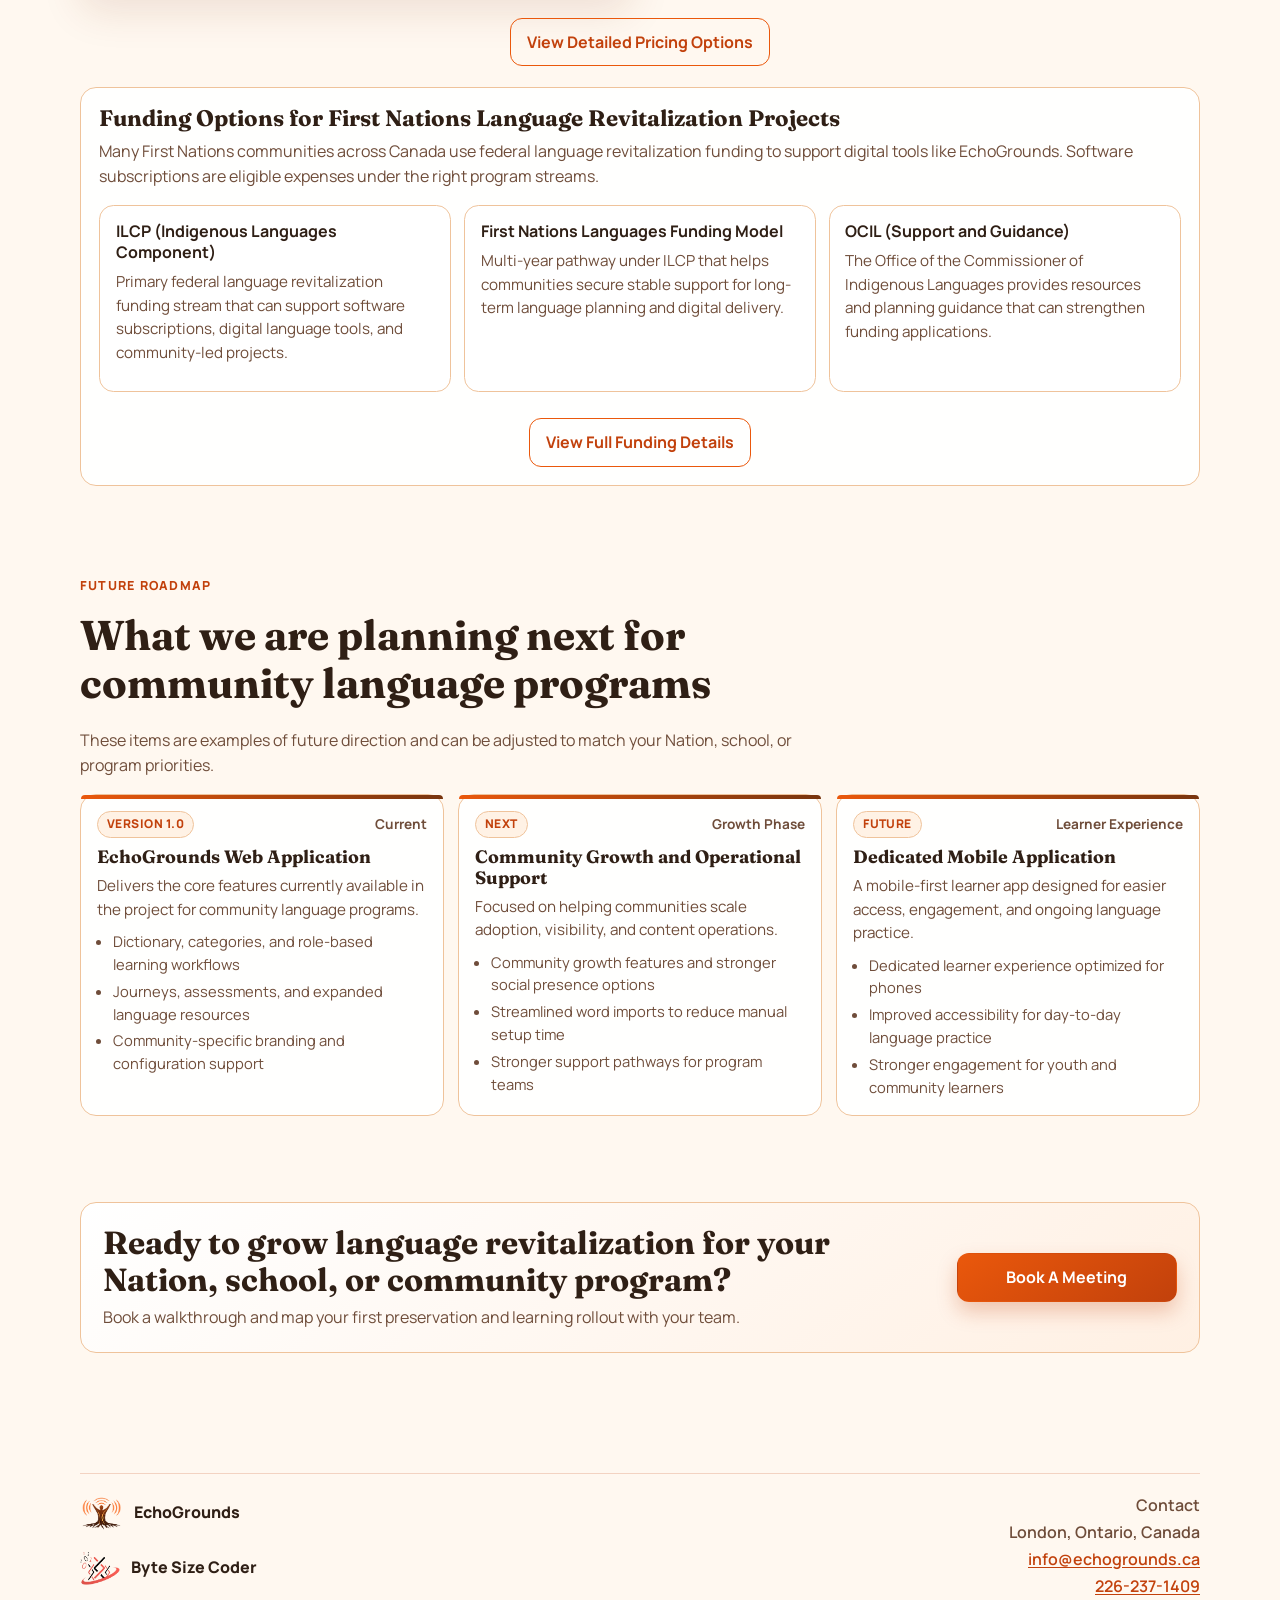
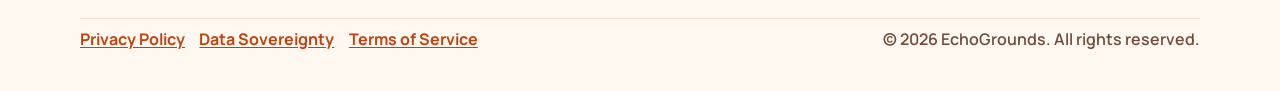
==== commit 8bad748b: "Remove section" ====
--- a/index.html
+++ b/index.html
@@ -82,16 +82,6 @@
         </div>
       </section>
 
-      <section class="trust container reveal">
-        <p>Built in good faith with cultural respect, community ownership, and long-term partnership at the center</p>
-        <div class="logo-grid">
-          <div class="logo-item">Band Language Program</div>
-          <div class="logo-item">Community School</div>
-          <div class="logo-item">Culture and Heritage Office</div>
-          <div class="logo-item">Community Education Team</div>
-        </div>
-      </section>
-
       <section class="values-preview container">
         <div class="section-head reveal">
           <p class="eyebrow">Core Values</p>
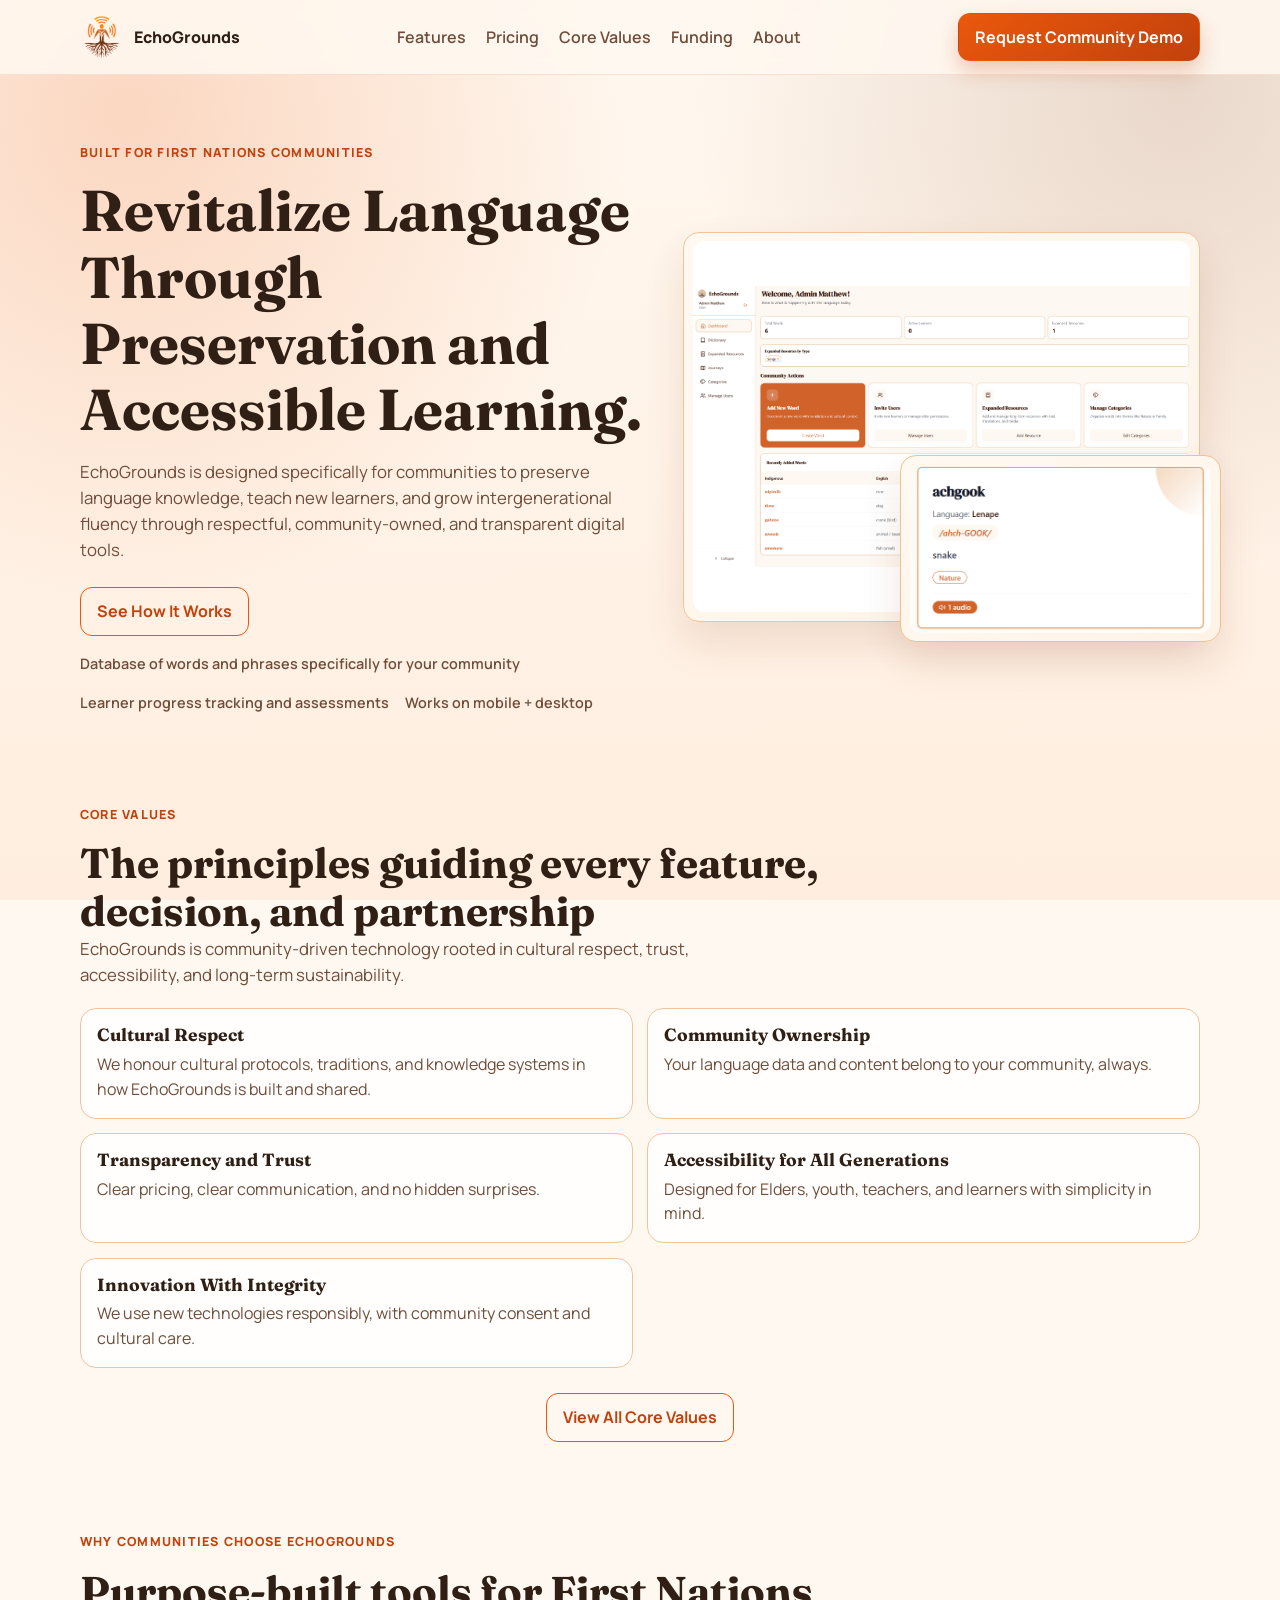
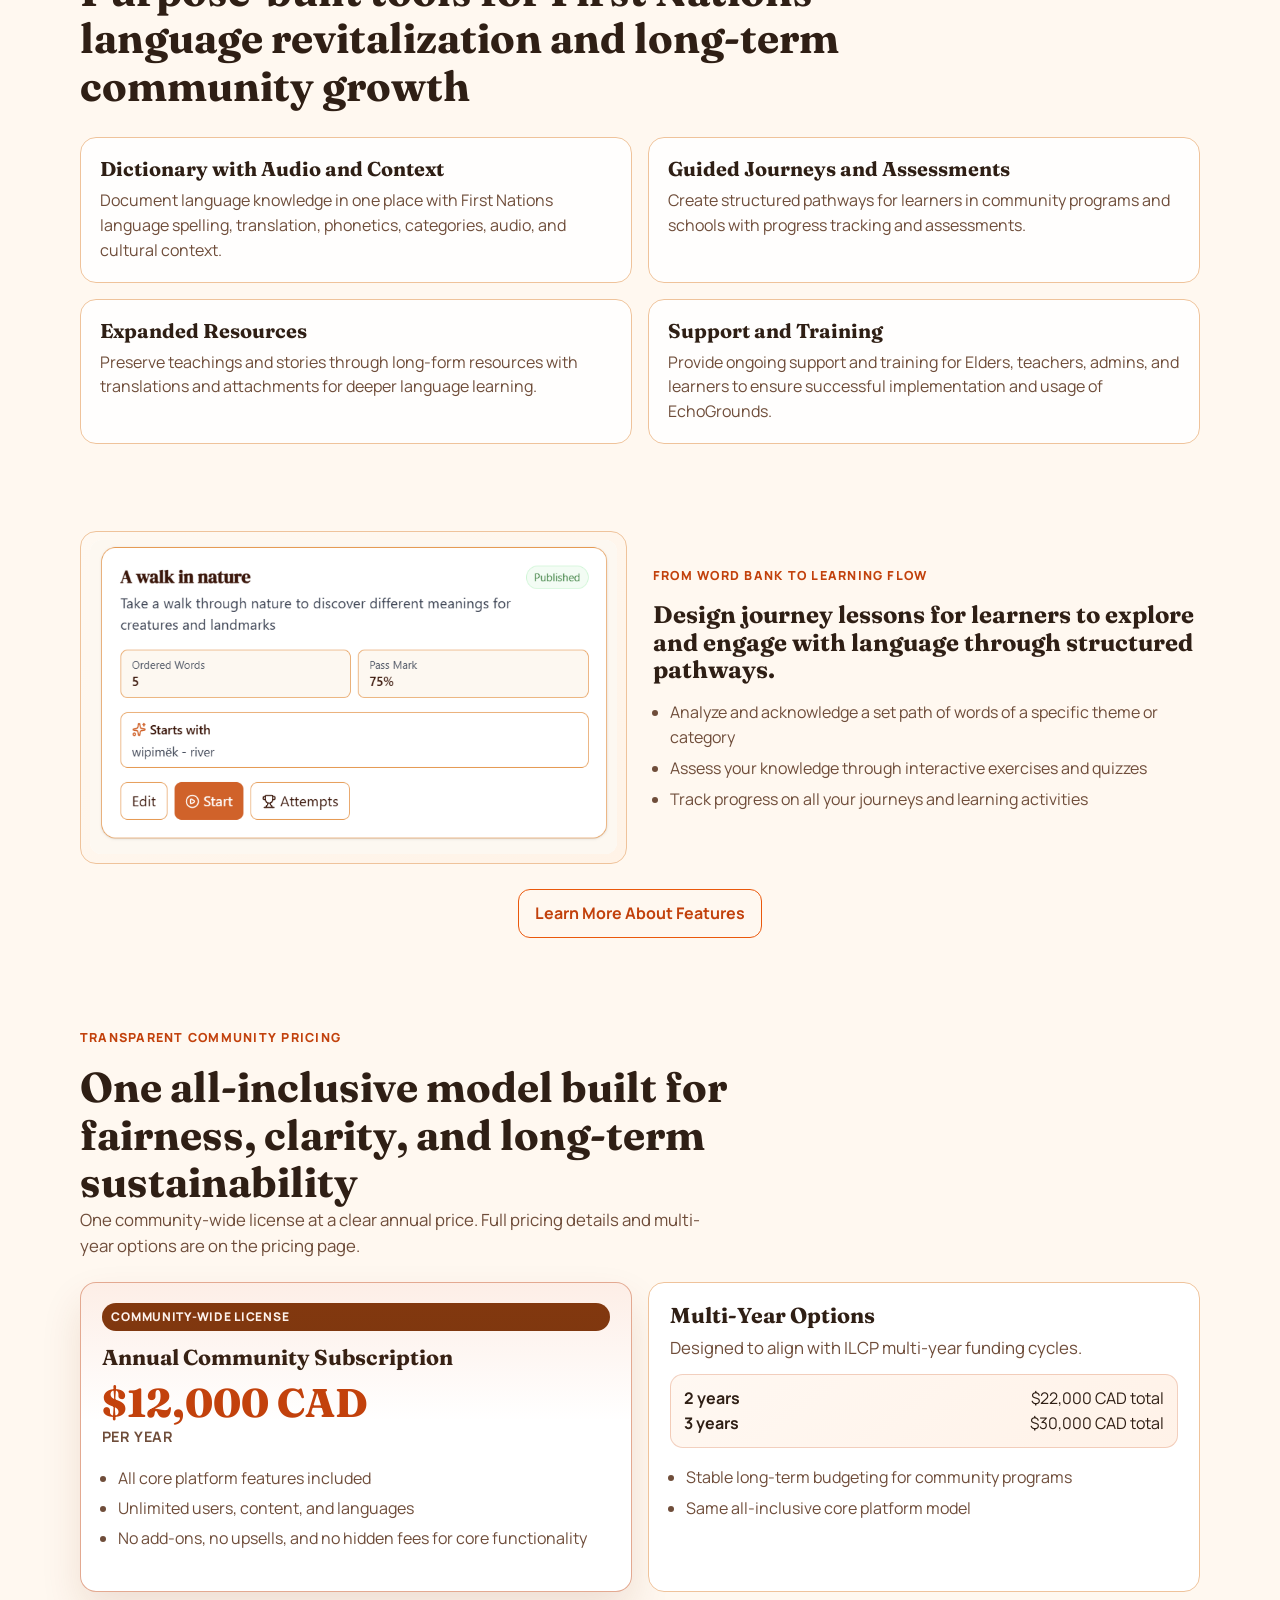
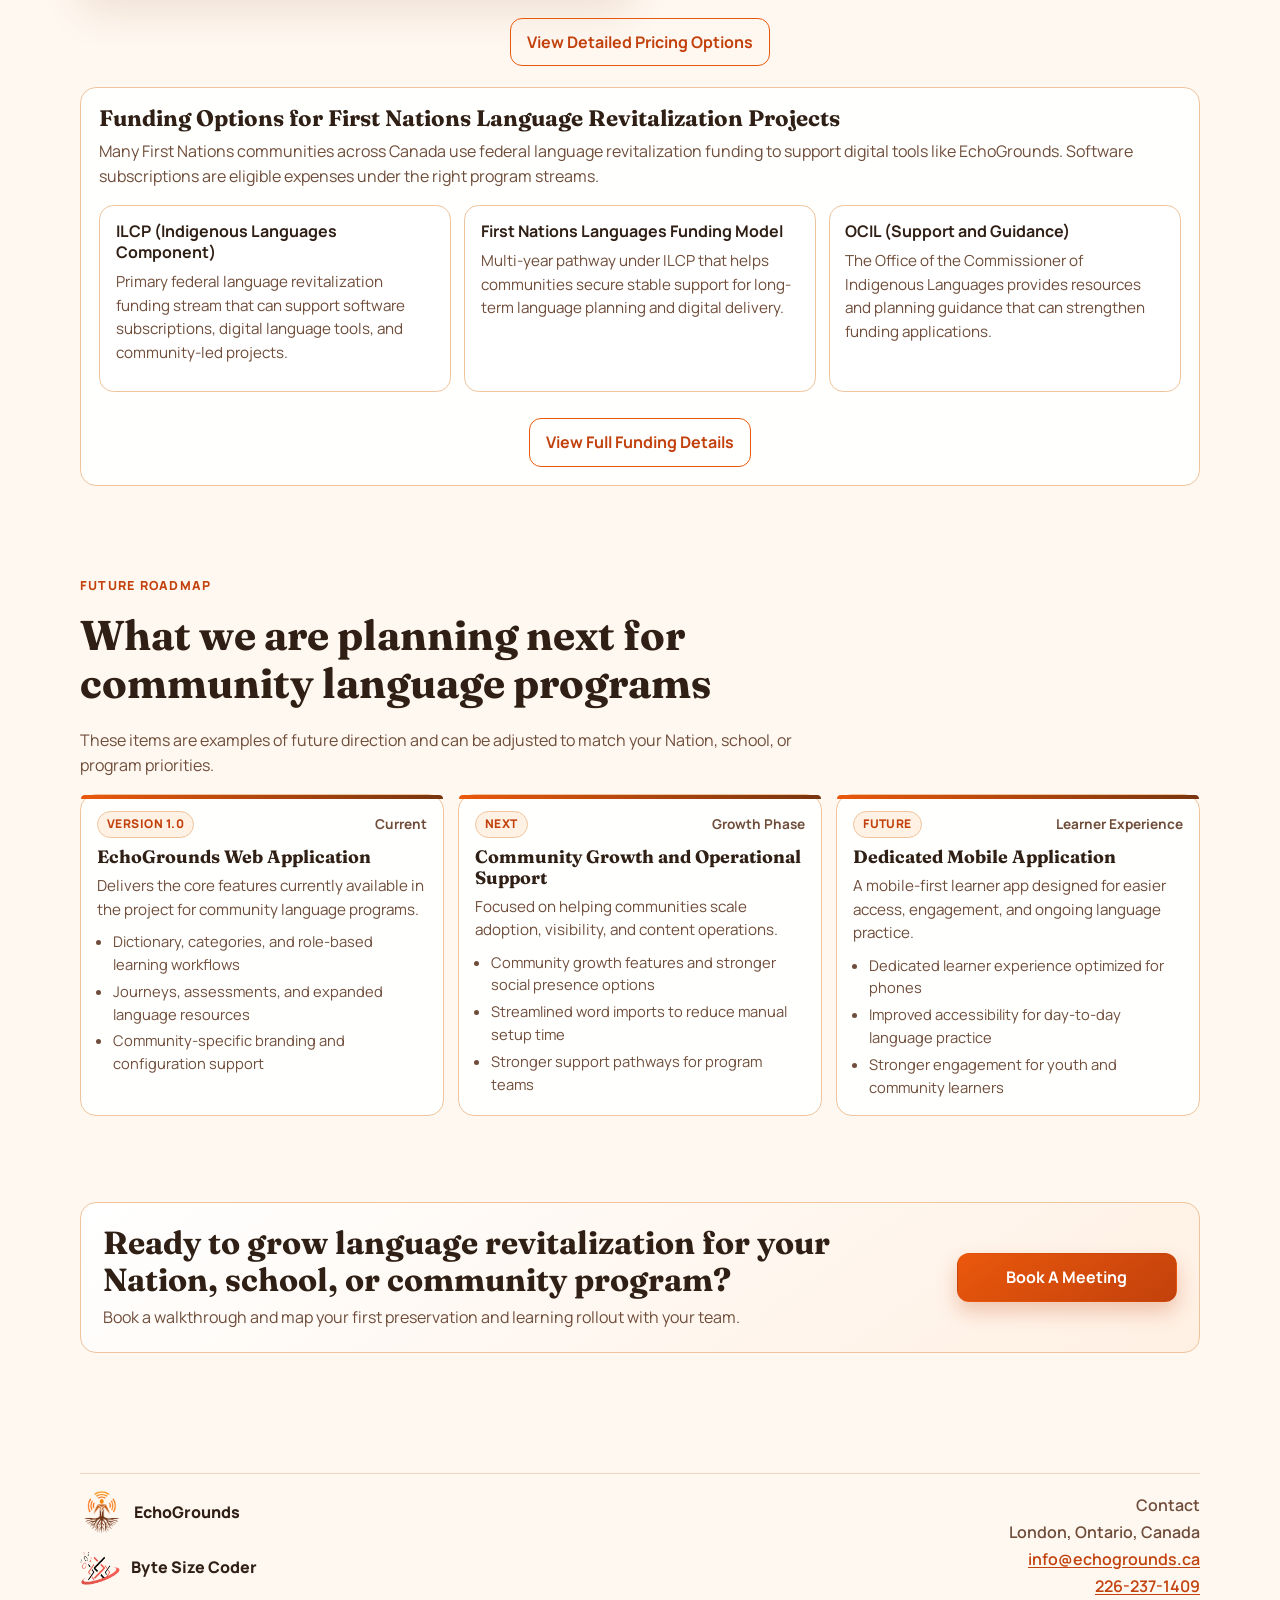
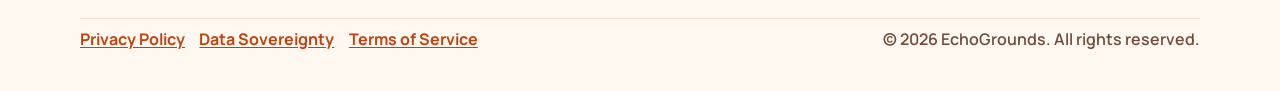
==== commit 6f113822: "Update Pricing" ====
--- a/index.html
+++ b/index.html
@@ -180,7 +180,7 @@
             <span class="chip">Community-Wide License</span>
             <h3>Annual Community Subscription</h3>
             <p class="price">
-              <span class="amount">$10,000 CAD</span>
+              <span class="amount">$12,000 CAD</span>
               <span class="term">per year</span>
             </p>
             <ul>
@@ -194,8 +194,8 @@
             <h3>Multi-Year Options</h3>
             <p class="lead">Designed to align with ILCP multi-year funding cycles.</p>
             <div class="price-breakdown">
-              <p class="price-line"><strong>2 years</strong><span>$18,000 CAD total</span></p>
-              <p class="price-line"><strong>3 years</strong><span>$25,000 CAD total</span></p>
+              <p class="price-line"><strong>2 years</strong><span>$22,000 CAD total</span></p>
+              <p class="price-line"><strong>3 years</strong><span>$30,000 CAD total</span></p>
             </div>
             <ul>
               <li>Stable long-term budgeting for community programs</li>
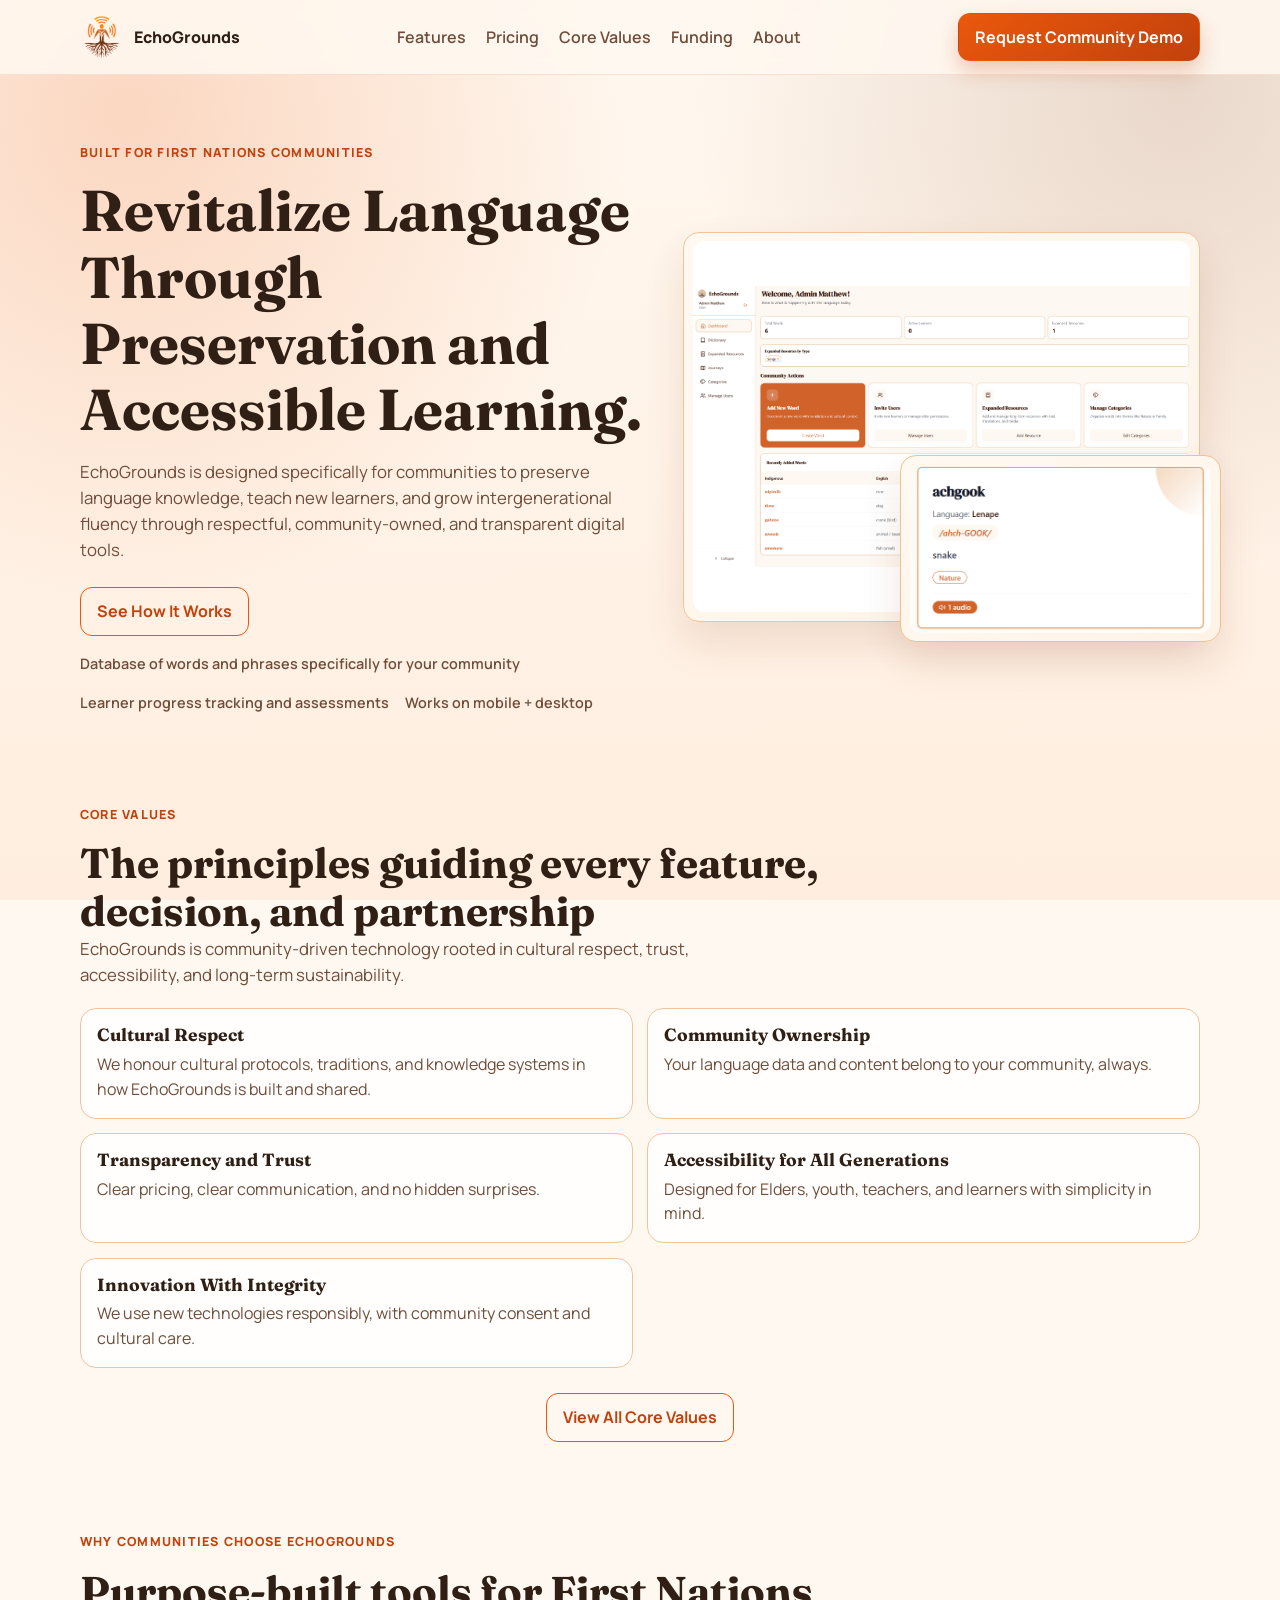
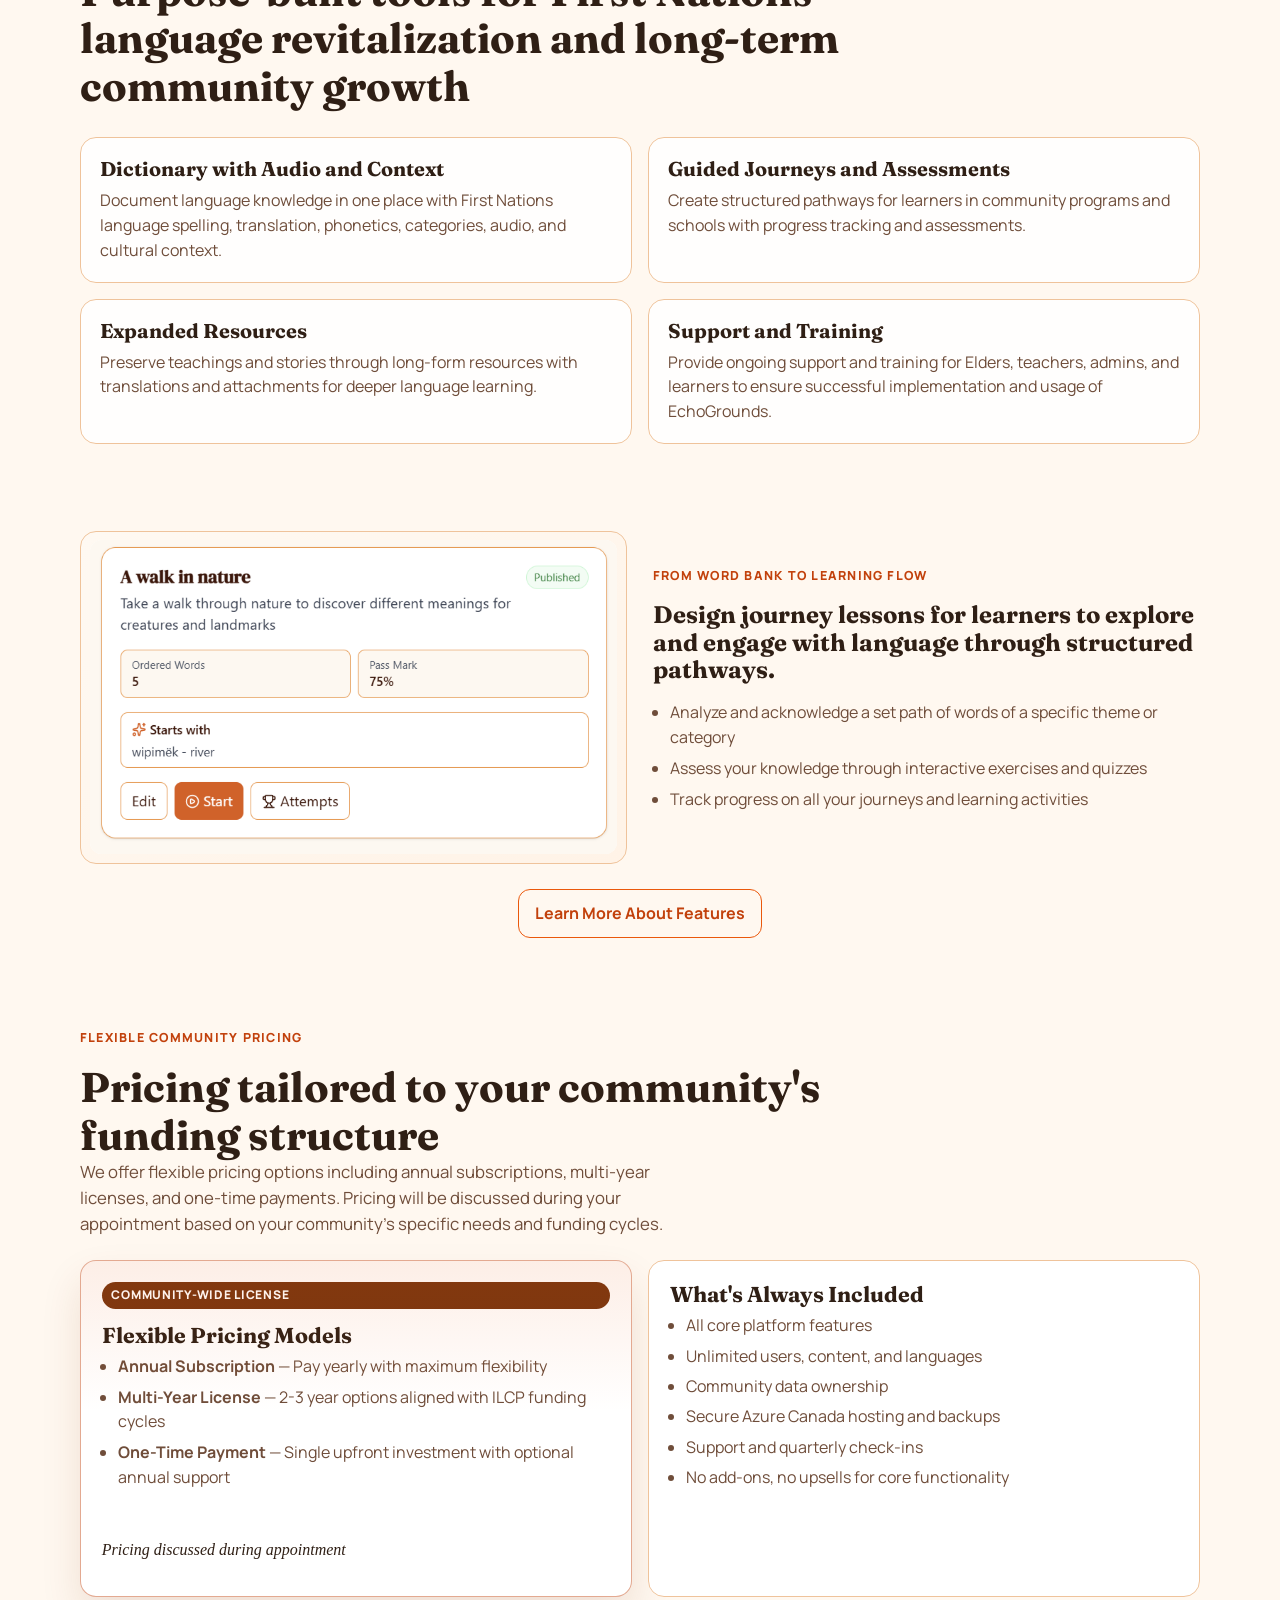
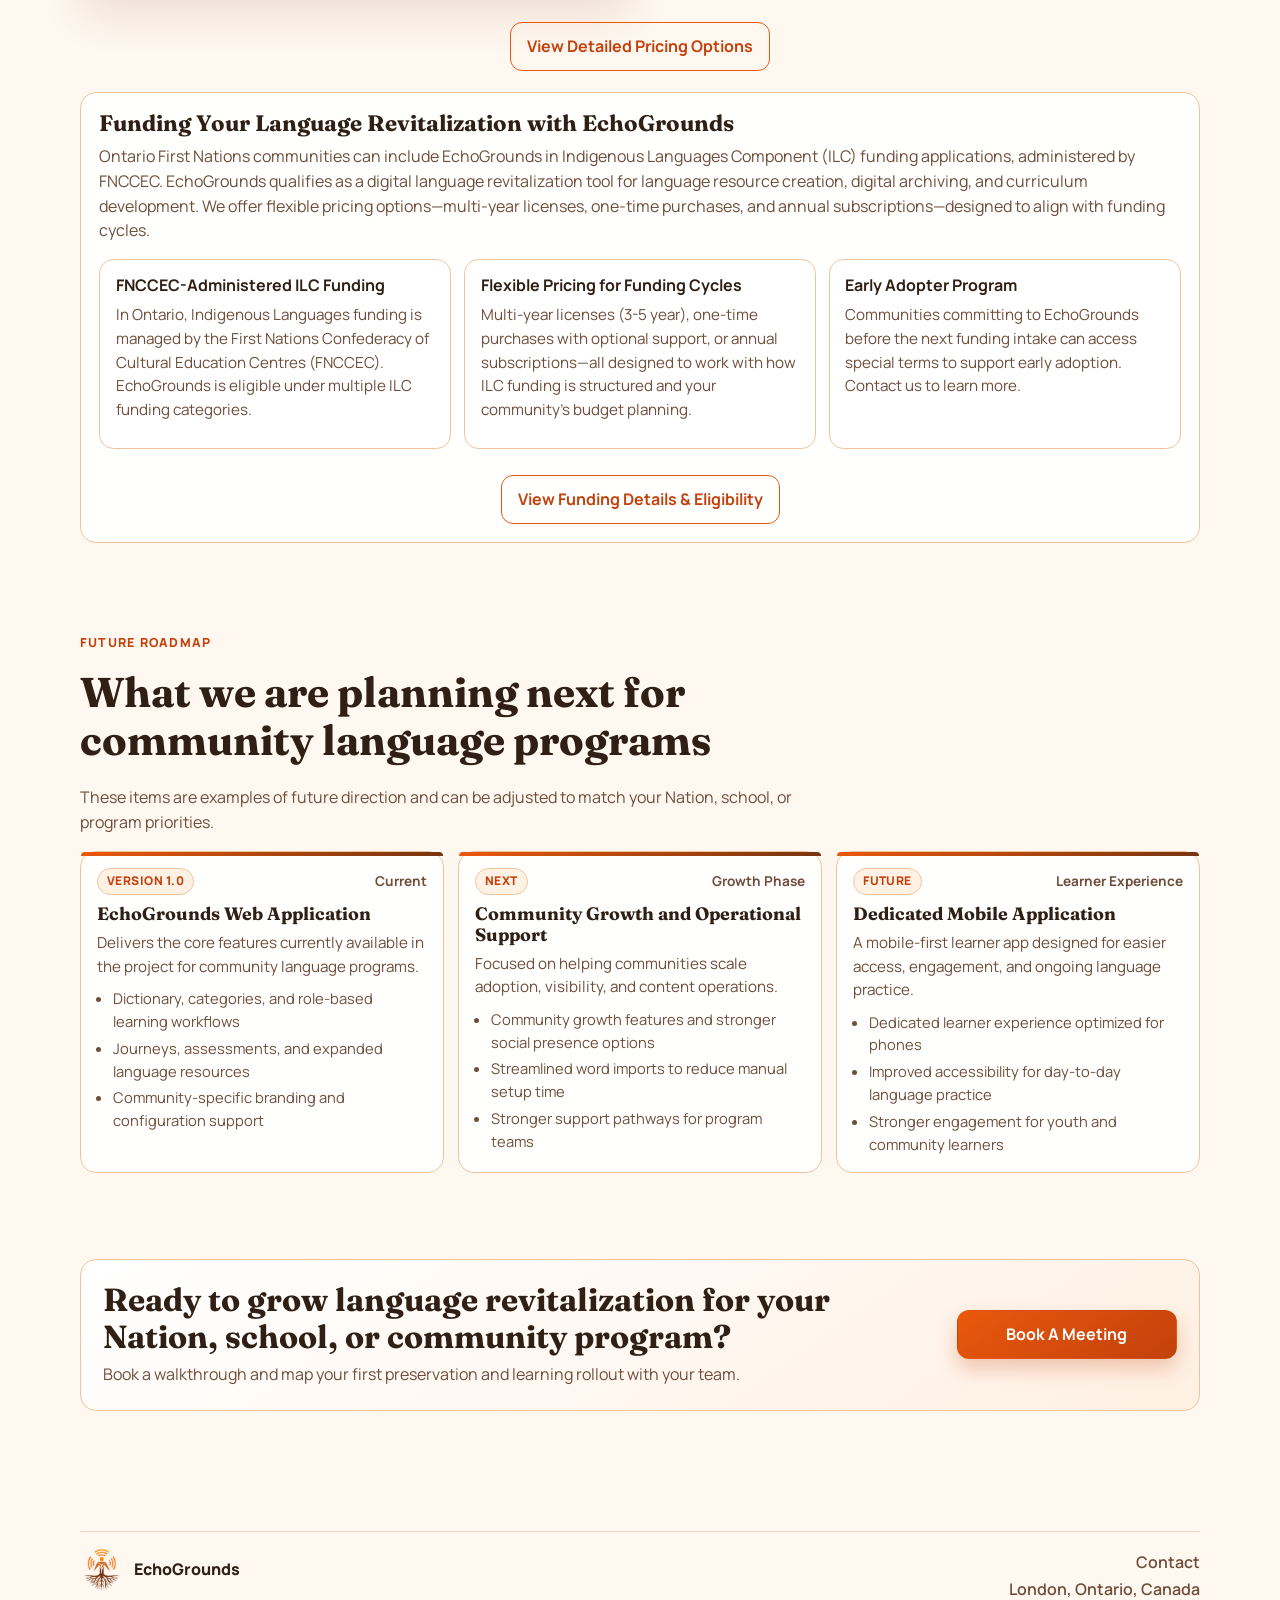
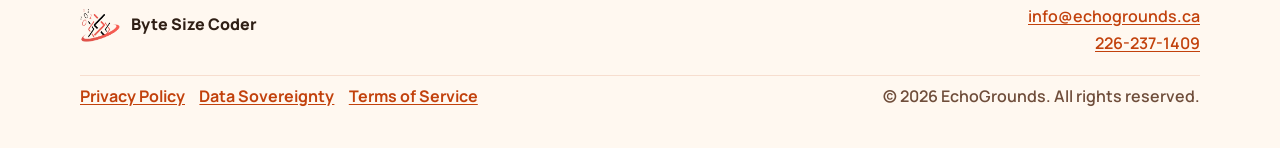
==== commit 697574e9: "Update pricing and funding" ====
--- a/index.html
+++ b/index.html
@@ -168,38 +168,36 @@
 
       <section id="pricing" class="pricing container">
         <div class="section-head reveal">
-          <p class="eyebrow">Transparent Community Pricing</p>
-          <h2>One all-inclusive model built for fairness, clarity, and long-term sustainability</h2>
+          <p class="eyebrow">Flexible Community Pricing</p>
+          <h2>Pricing tailored to your community's funding structure</h2>
           <p class="lead">
-            One community-wide license at a clear annual price. Full pricing details and multi-year options are on the pricing page.
+            We offer flexible pricing options including annual subscriptions, multi-year licenses, and one-time payments. Pricing will be discussed during your appointment based on your community's specific needs and funding cycles.
           </p>
         </div>
 
         <div class="pricing-grid">
           <article class="price-card featured reveal">
             <span class="chip">Community-Wide License</span>
-            <h3>Annual Community Subscription</h3>
-            <p class="price">
-              <span class="amount">$12,000 CAD</span>
-              <span class="term">per year</span>
+            <h3>Flexible Pricing Models</h3>
+            <ul>
+              <li><strong>Annual Subscription</strong> — Pay yearly with maximum flexibility</li>
+              <li><strong>Multi-Year License</strong> — 2-3 year options aligned with ILCP funding cycles</li>
+              <li><strong>One-Time Payment</strong> — Single upfront investment with optional annual support</li>
+            </ul>
+            <p class="price" style="margin-top: 1.5rem;">
+              <em>Pricing discussed during appointment</em>
             </p>
+          </article>
+
+          <article class="price-card reveal">
+            <h3>What's Always Included</h3>
             <ul>
-              <li>All core platform features included</li>
+              <li>All core platform features</li>
               <li>Unlimited users, content, and languages</li>
-              <li>No add-ons, no upsells, and no hidden fees for core functionality</li>
-            </ul>
-          </article>
-
-          <article class="price-card reveal">
-            <h3>Multi-Year Options</h3>
-            <p class="lead">Designed to align with ILCP multi-year funding cycles.</p>
-            <div class="price-breakdown">
-              <p class="price-line"><strong>2 years</strong><span>$22,000 CAD total</span></p>
-              <p class="price-line"><strong>3 years</strong><span>$30,000 CAD total</span></p>
-            </div>
-            <ul>
-              <li>Stable long-term budgeting for community programs</li>
-              <li>Same all-inclusive core platform model</li>
+              <li>Community data ownership</li>
+              <li>Secure Azure Canada hosting and backups</li>
+              <li>Support and quarterly check-ins</li>
+              <li>No add-ons, no upsells for core functionality</li>
             </ul>
           </article>
         </div>
@@ -209,31 +207,32 @@
         </div>
 
         <div class="funding-panel reveal">
-          <h3>Funding Options for First Nations Language Revitalization Projects</h3>
+          <h3>Funding Your Language Revitalization with EchoGrounds</h3>
           <p>
-            Many First Nations communities across Canada use federal language revitalization funding to support digital tools like EchoGrounds.
-            Software subscriptions are eligible expenses under the right program streams.
+            Ontario First Nations communities can include EchoGrounds in Indigenous Languages Component (ILC) funding applications, administered by FNCCEC.
+            EchoGrounds qualifies as a digital language revitalization tool for language resource creation, digital archiving, and curriculum development.
+            We offer flexible pricing options—multi-year licenses, one-time purchases, and annual subscriptions—designed to align with funding cycles.
           </p>
 
           <div class="funding-grid">
             <article class="funding-card">
-              <h4>ILCP (Indigenous Languages Component)</h4>
-              <p>Primary federal language revitalization funding stream that can support software subscriptions, digital language tools, and community-led projects.</p>
+              <h4>FNCCEC-Administered ILC Funding</h4>
+              <p>In Ontario, Indigenous Languages funding is managed by the First Nations Confederacy of Cultural Education Centres (FNCCEC). EchoGrounds is eligible under multiple ILC funding categories.</p>
             </article>
 
             <article class="funding-card">
-              <h4>First Nations Languages Funding Model</h4>
-              <p>Multi-year pathway under ILCP that helps communities secure stable support for long-term language planning and digital delivery.</p>
+              <h4>Flexible Pricing for Funding Cycles</h4>
+              <p>Multi-year licenses (3-5 year), one-time purchases with optional support, or annual subscriptions—all designed to work with how ILC funding is structured and your community's budget planning.</p>
             </article>
 
             <article class="funding-card">
-              <h4>OCIL (Support and Guidance)</h4>
-              <p>The Office of the Commissioner of Indigenous Languages provides resources and planning guidance that can strengthen funding applications.</p>
+              <h4>Early Adopter Program</h4>
+              <p>Communities committing to EchoGrounds before the next funding intake can access special terms to support early adoption. Contact us to learn more.</p>
             </article>
           </div>
 
           <div class="features-cta">
-            <a class="btn btn-outline" href="funding/">View Full Funding Details</a>
+            <a class="btn btn-outline" href="funding/">View Funding Details & Eligibility</a>
           </div>
         </div>
       </section>
